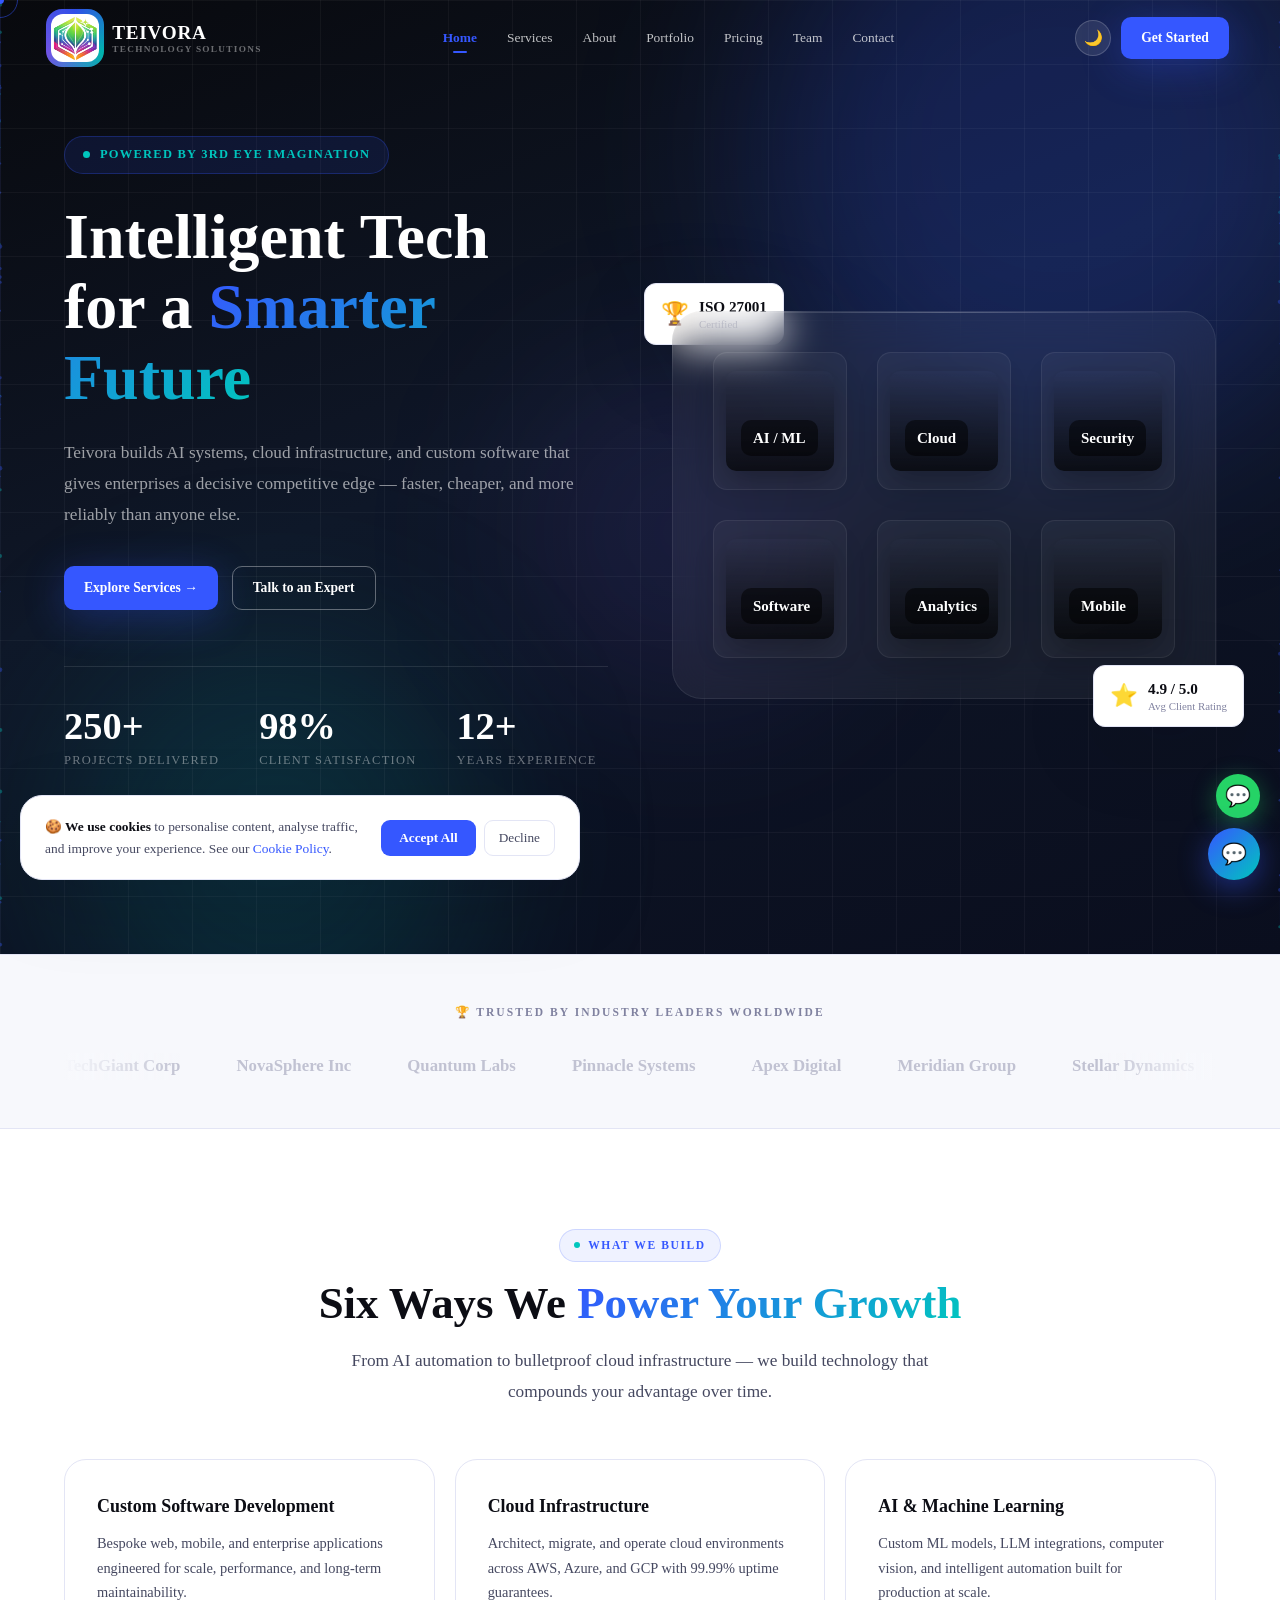
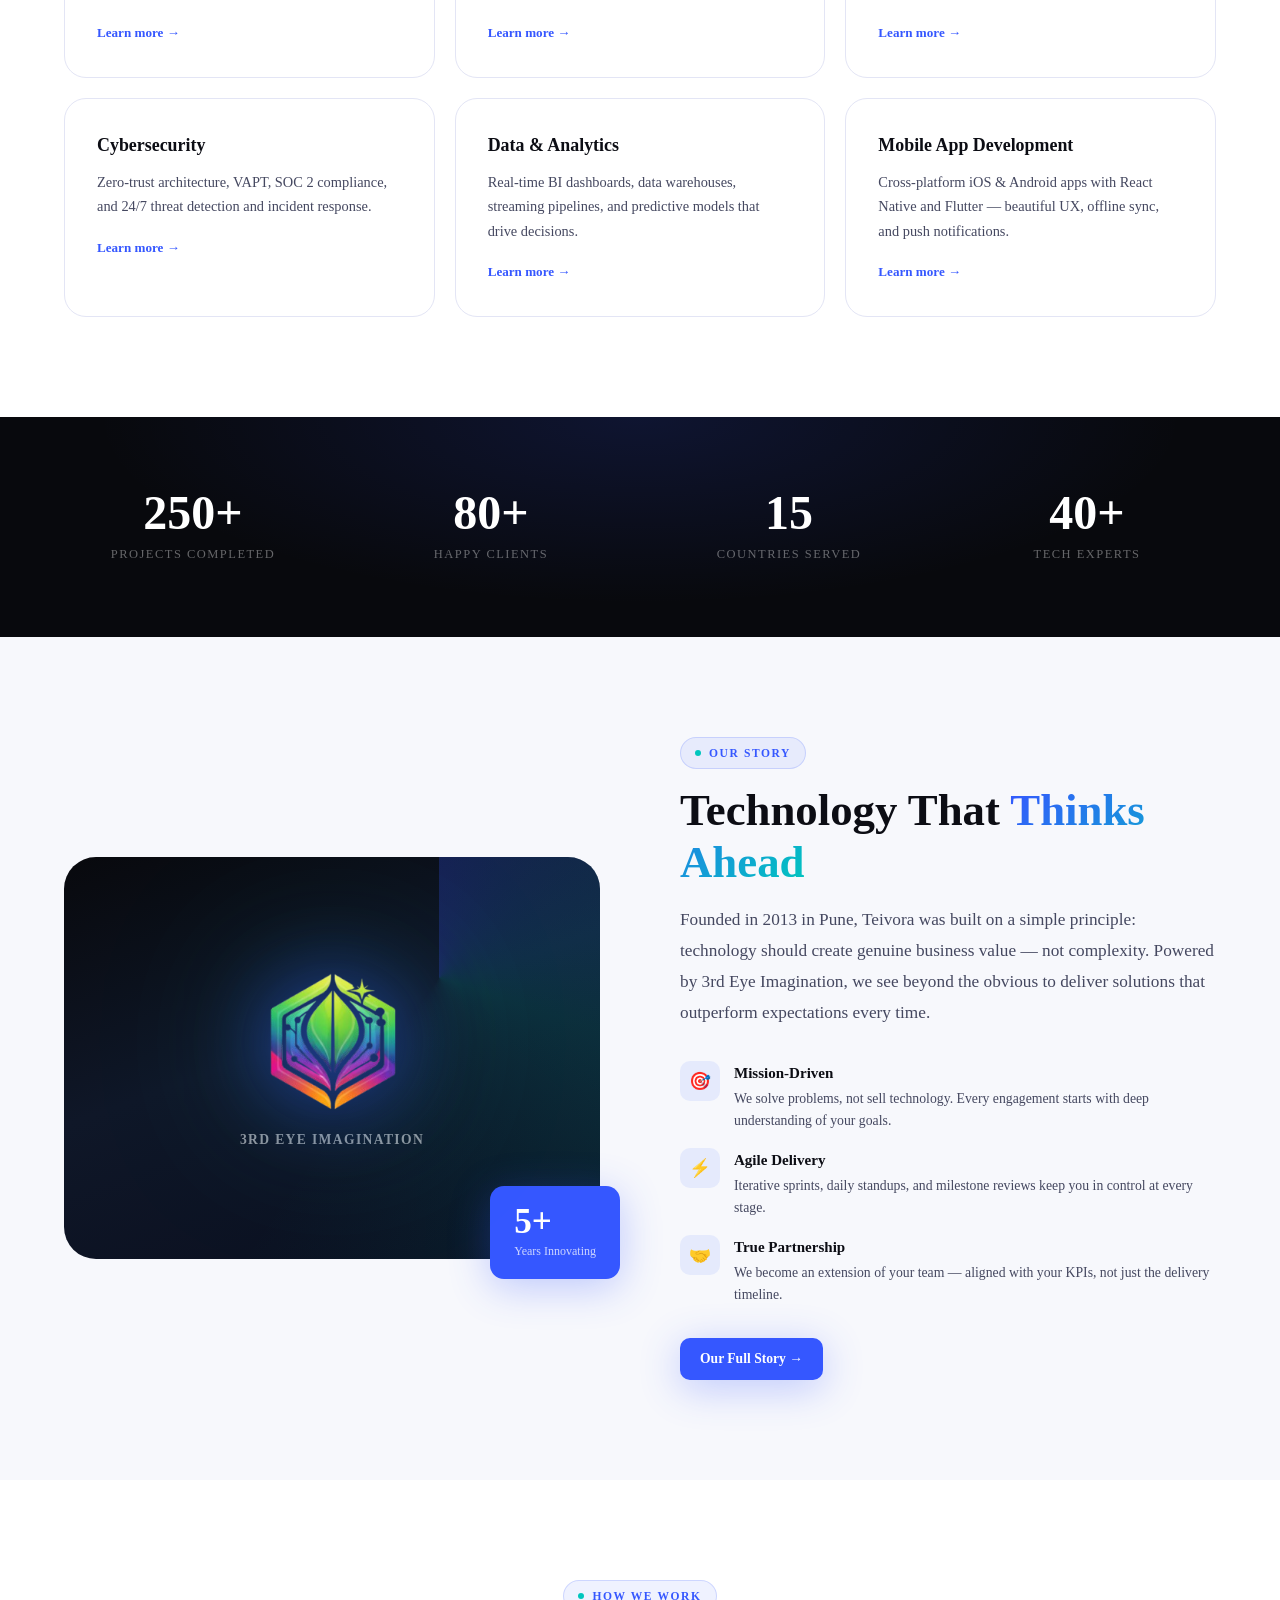
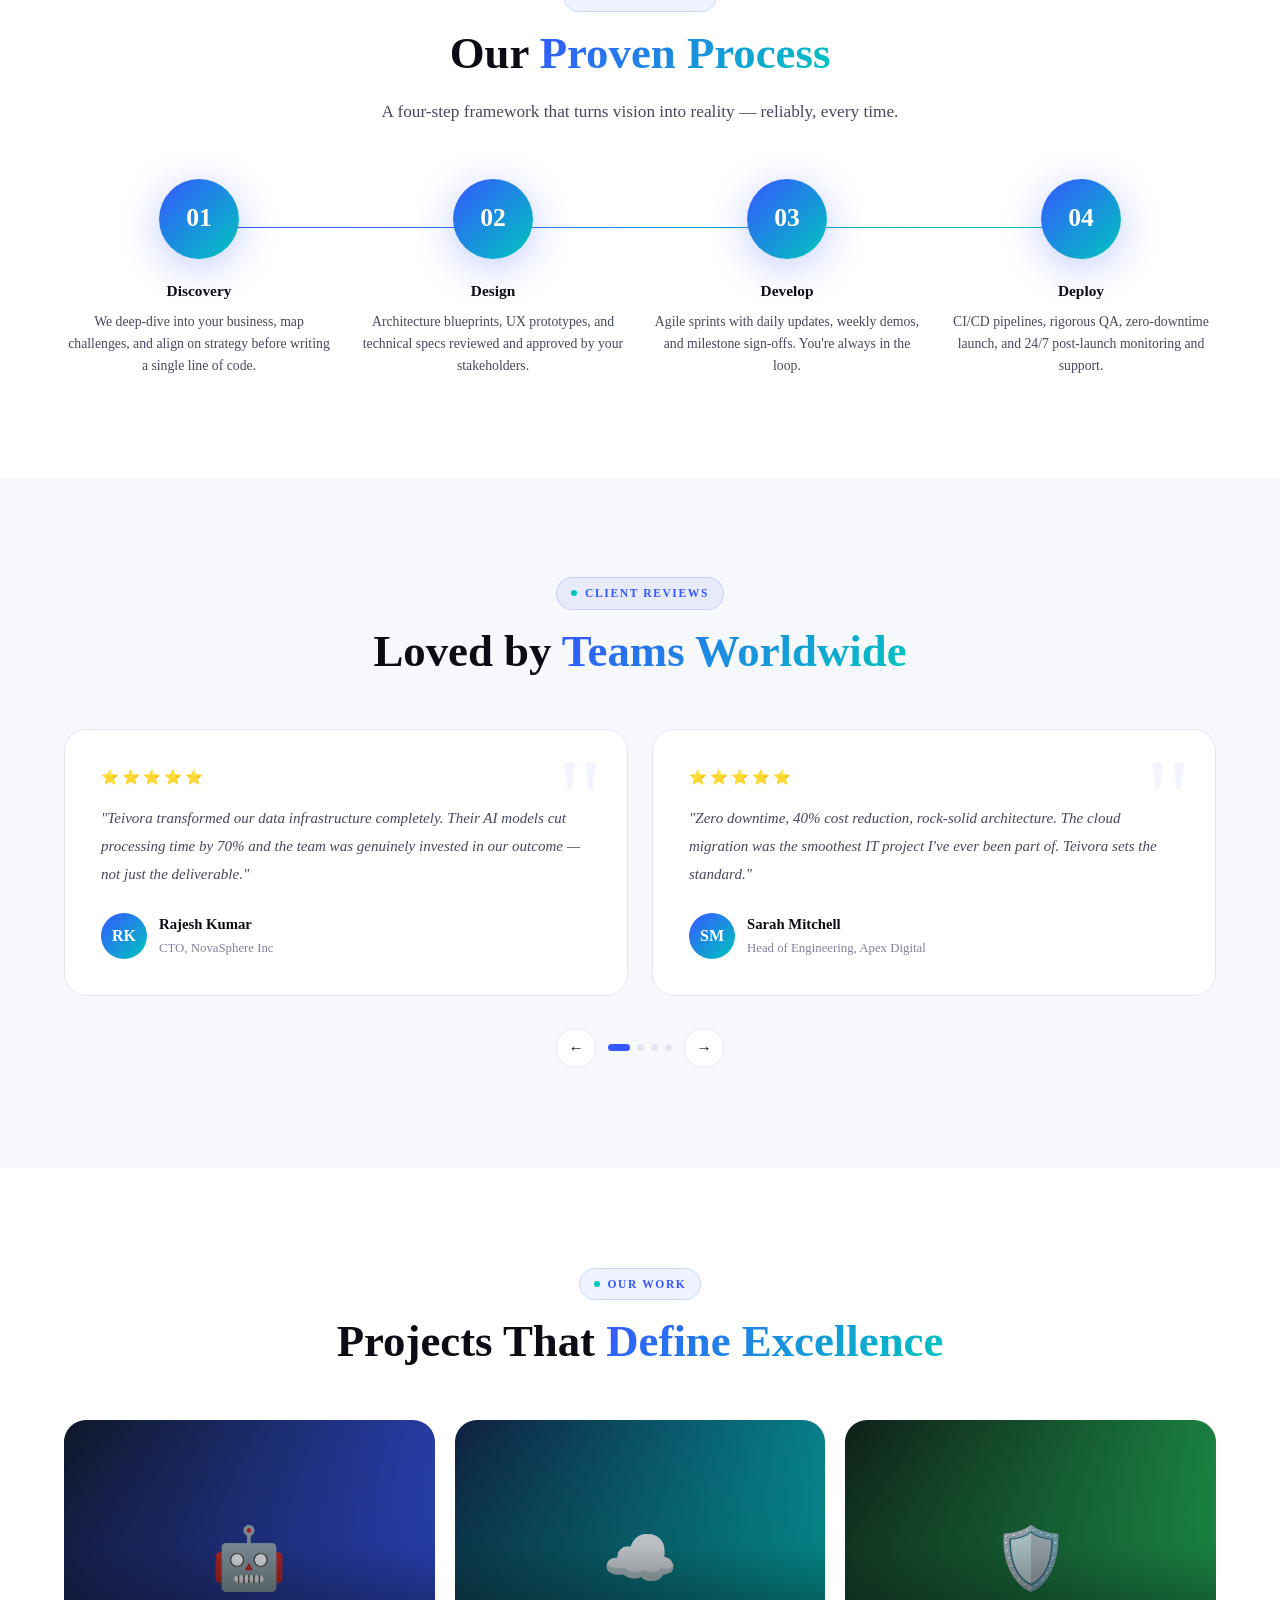
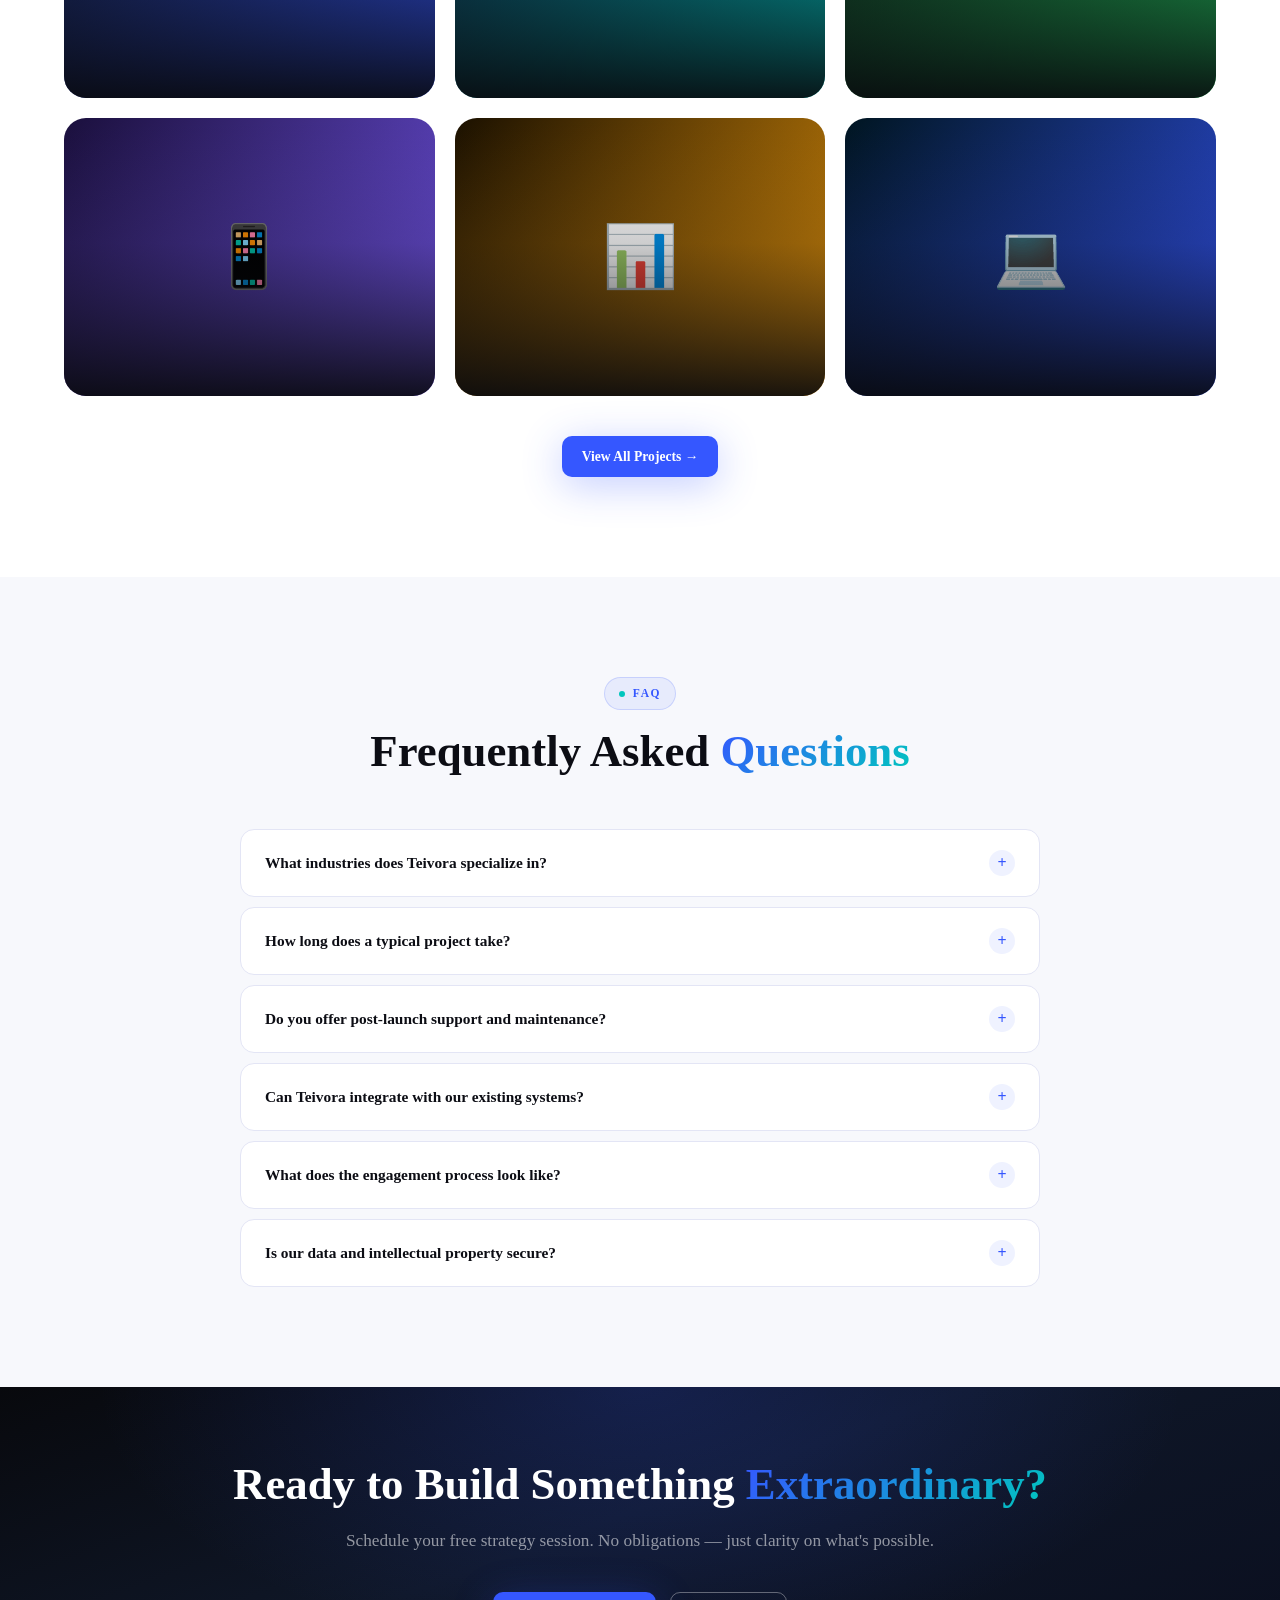
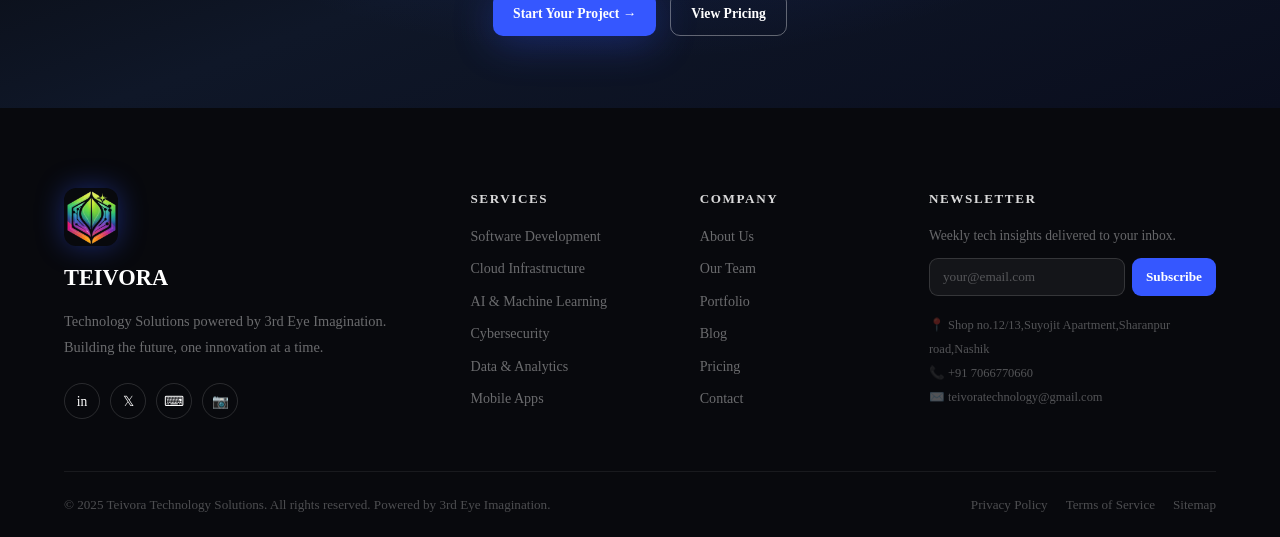
==== index.html @ 47b6b74a "Initial commit" ====
<!DOCTYPE html>
<html lang="en" data-theme="light">
<head>
<meta charset="UTF-8">
<meta name="viewport" content="width=device-width,initial-scale=1">
<title>Teivora Technology Solutions — AI · Cloud · Software · Cybersecurity</title>
<meta name="description" content="Teivora Technology Solutions — Powered by 3rd Eye Imagination. AI, Cloud, Cybersecurity and Custom Software Development from Pune, India.">
<meta name="keywords" content="technology solutions, AI, machine learning, cloud, cybersecurity, software development, Pune, India, Teivora">
<meta property="og:title" content="Teivora Technology Solutions">
<meta property="og:description" content="AI-powered technology solutions for modern enterprises.">
<meta property="og:image" content="images/logo.png">
<meta property="og:type" content="website">
<link rel="icon" type="image/x-icon" href="images/logo.ico">
<link rel="shortcut icon" href="images/logo.ico">
<link rel="apple-touch-icon" href="images/logo.ico">
<link rel="icon" href="images/logo.png">
<link rel="stylesheet" href="css/style.css">
</head>
<body>

<!-- SPLASH -->
<div id="splash">
  <div class="sp-logo-ring">
    <div class="sp-ring sp-ring-1"></div>
    <div class="sp-ring sp-ring-2"></div>
    <img src="images/logo.png" alt="Teivora" class="sp-logo-img" loading="eager">
  </div>
  <div class="sp-name">TEIVORA</div>
  <div class="sp-tagline">Technology Solutions</div>
  <div class="sp-bar"><div class="sp-fill"></div></div>
</div>

<!-- SCROLL BAR -->
<div id="scroll-progress"></div>

<!-- CURSORS -->
<div id="cursor-dot"></div>
<div id="cursor-ring"></div>

<!-- NAVBAR -->
<nav class="navbar" id="navbar">
  <a href="index.html" class="nav-logo">
    <div class="logo-img-wrap">
      <img src="images/logo.png" alt="Teivora" loading="lazy">
    </div>
    <div class="logo-text">
      <span class="logo-name">TEIVORA</span>
      <span class="logo-sub">Technology Solutions</span>
    </div>
  </a>
  <div class="nav-links">
    <a href="index.html" class="active">Home</a>
    <a href="pages/services.html">Services</a>
    <a href="pages/about.html">About</a>
    <a href="pages/portfolio.html">Portfolio</a>
    
    <a href="pages/pricing.html">Pricing</a>
    <a href="pages/team.html">Team</a>
    <a href="pages/contact.html">Contact</a>
  </div>
  <div class="nav-actions">
    <button class="btn-theme" title="Toggle theme">🌙</button>
    <a href="pages/contact.html" class="btn btn-primary">Get Started</a>
  </div>
  <button class="hamburger" aria-label="Menu"><span></span><span></span><span></span></button>
</nav>

<!-- MOBILE NAV -->
<nav class="mobile-nav" id="mobile-nav">
  <a href="index.html">Home</a>
  <a href="pages/services.html">Services</a>
  <a href="pages/about.html">About</a>
  <a href="pages/portfolio.html">Portfolio</a>
  
  <a href="pages/pricing.html">Pricing</a>
  <a href="pages/team.html">Team</a>
  <a href="pages/contact.html">Contact</a>
  <div class="mobile-nav-foot">
    <button class="btn-theme">🌙</button>
    <a href="pages/contact.html" class="mobile-nav-cta">Get Started →</a>
  </div>
</nav>

<!-- ═══ HERO ═══ -->
<section class="hero">
  <canvas id="hero-canvas" style="position:absolute;inset:0;width:100%;height:100%"></canvas>
  <div class="hero-mesh">
    <div class="hero-orb orb1"></div>
    <div class="hero-orb orb2"></div>
    <div class="hero-orb orb3"></div>
  </div>
  <div class="hero-grid-overlay"></div>
  <div class="wrap">
    <div class="hero-inner">
      <div class="hero-left">
        <div class="hero-eyebrow"><span class="dot"></span><span>Powered by 3rd Eye Imagination</span></div>
        <h1 class="title" style="color:#fff;margin-bottom:24px">
          Intelligent Tech<br>for a <span class="gr">Smarter Future</span>
        </h1>
        <p class="lead" style="color:rgba(255,255,255,.6);margin-bottom:36px">
          Teivora builds AI systems, cloud infrastructure, and custom software that gives enterprises a decisive competitive edge — faster, cheaper, and more reliably than anyone else.
        </p>
        <div class="hero-btns">
          <a href="pages/services.html" class="btn btn-primary">Explore Services →</a>
          <a href="pages/contact.html" class="btn btn-outline">Talk to an Expert</a>
        </div>
        <div class="hero-stats">
          <div class="hero-stat"><div class="n"><span data-count="250" data-suffix="+">0+</span></div><div class="l">Projects Delivered</div></div>
          <div class="hero-stat"><div class="n"><span data-count="98" data-suffix="%">0%</span></div><div class="l">Client Satisfaction</div></div>
          <div class="hero-stat"><div class="n"><span data-count="12" data-suffix="+">0+</span></div><div class="l">Years Experience</div></div>
          <div class="hero-stat"><div class="n"><span data-count="40" data-suffix="+">0+</span></div><div class="l">Tech Experts</div></div>
        </div>
      </div>
      <div class="hero-visual">
        <div class="float-badge top-left" style="animation-delay:.5s">
          <div class="fb-icon">🏆</div>
          <div class="fb-text"><div class="fb-val">ISO 27001</div><div class="fb-lbl">Certified</div></div>
        </div>
       <div class="hero-card-main">
  <div class="svc-grid">

    <div class="svc-tile"><div class="image-card" style="background-image:url('https://images.unsplash.com/photo-1677442135703-1787eea5ce01?w=400')"><span>AI / ML</span></div></div>

    <div class="svc-tile"><div class="image-card" style="background-image:url('https://images.unsplash.com/photo-1544197150-b99a580bb7a8?w=400')"><span>Cloud</span></div></div>

    <div class="svc-tile"><div class="image-card" style="background-image:url('https://images.unsplash.com/photo-1614064641938-3bbee52942c7?w=400')"><span>Security</span></div></div>

    <div class="svc-tile"><div class="image-card" style="background-image:url('https://images.unsplash.com/photo-1555066931-4365d14bab8c?w=400')"><span>Software</span></div></div>

    <div class="svc-tile"><div class="image-card" style="background-image:url('https://images.unsplash.com/photo-1551288049-bebda4e38f71?w=400')"><span>Analytics</span></div></div>

    <div class="svc-tile"><div class="image-card" style="background-image:url('https://images.unsplash.com/photo-1512941937669-90a1b58e7e9c?w=400')"><span>Mobile</span></div></div>

  </div>
</div>
        <div class="float-badge bot-right">
          <div class="fb-icon">⭐</div>
          <div class="fb-text"><div class="fb-val">4.9 / 5.0</div><div class="fb-lbl">Avg Client Rating</div></div>
        </div>
      </div>
    </div>
  </div>
</section>

<!-- TRUSTED STRIP -->
<section class="strip">
  <div class="wrap">
    <p class="strip-label">🏆 Trusted by Industry Leaders Worldwide</p>
    <div class="strip-track-wrap">
      <div class="strip-track">
        <div class="strip-item">TechGiant Corp</div><div class="strip-item">NovaSphere Inc</div>
        <div class="strip-item">Quantum Labs</div><div class="strip-item">Pinnacle Systems</div>
        <div class="strip-item">Apex Digital</div><div class="strip-item">Meridian Group</div>
        <div class="strip-item">Stellar Dynamics</div><div class="strip-item">CoreBridge Tech</div>
        <div class="strip-item">FusionWave</div><div class="strip-item">BlueSky Ventures</div>
        <div class="strip-item">TechGiant Corp</div><div class="strip-item">NovaSphere Inc</div>
        <div class="strip-item">Quantum Labs</div><div class="strip-item">Pinnacle Systems</div>
        <div class="strip-item">Apex Digital</div><div class="strip-item">Meridian Group</div>
        <div class="strip-item">Stellar Dynamics</div><div class="strip-item">CoreBridge Tech</div>
        <div class="strip-item">FusionWave</div><div class="strip-item">BlueSky Ventures</div>
      </div>
    </div>
  </div>
</section>

<!-- SERVICES -->
<section class="section" id="services">
  <div class="wrap">
    <div class="tc rv">
      <div class="badge"><span class="badge-dot"></span>What We Build</div>
      <h2 class="title">Six Ways We <span class="gr">Power Your Growth</span></h2>
      <p class="lead" style="margin-top:16px">From AI automation to bulletproof cloud infrastructure — we build technology that compounds your advantage over time.</p>
    </div>
    <div class="svc-grid-main">
      <div class="svc-card rv" style="transition-delay:.05s">
        <div class="svc-bg-img" style="background-image:url('https://images.unsplash.com/photo-1555066931-4365d14bab8c?w=600&q=80')"></div>
      
        <h3>Custom Software Development</h3>
        <p>Bespoke web, mobile, and enterprise applications engineered for scale, performance, and long-term maintainability.</p>
        <a href="pages/services.html" class="svc-link">Learn more →</a>
      </div>
      <div class="svc-card rv" style="transition-delay:.1s">
        <div class="svc-bg-img" style="background-image:url('https://images.unsplash.com/photo-1544197150-b99a580bb7a8?w=600&q=80')"></div>
        
        <h3>Cloud Infrastructure</h3>
        <p>Architect, migrate, and operate cloud environments across AWS, Azure, and GCP with 99.99% uptime guarantees.</p>
        <a href="pages/services.html" class="svc-link">Learn more →</a>
      </div>
      <div class="svc-card rv" style="transition-delay:.15s">
        <div class="svc-bg-img" style="background-image:url('https://images.unsplash.com/photo-1677442135703-1787eea5ce01?w=600&q=80')"></div>
        
        <h3>AI &amp; Machine Learning</h3>
        <p>Custom ML models, LLM integrations, computer vision, and intelligent automation built for production at scale.</p>
        <a href="pages/services.html" class="svc-link">Learn more →</a>
      </div>
      <div class="svc-card rv" style="transition-delay:.2s">
        <div class="svc-bg-img" style="background-image:url('https://images.unsplash.com/photo-1614064641938-3bbee52942c7?w=600&q=80')"></div>
        
        <h3>Cybersecurity</h3>
        <p>Zero-trust architecture, VAPT, SOC 2 compliance, and 24/7 threat detection and incident response.</p>
        <a href="pages/services.html" class="svc-link">Learn more →</a>
      </div>
      <div class="svc-card rv" style="transition-delay:.25s">
        <div class="svc-bg-img" style="background-image:url('https://images.unsplash.com/photo-1551288049-bebda4e38f71?w=600&q=80')"></div>
        
        <h3>Data &amp; Analytics</h3>
        <p>Real-time BI dashboards, data warehouses, streaming pipelines, and predictive models that drive decisions.</p>
        <a href="pages/services.html" class="svc-link">Learn more →</a>
      </div>
      <div class="svc-card rv" style="transition-delay:.3s">
        <div class="svc-bg-img" style="background-image:url('https://images.unsplash.com/photo-1512941937669-90a1b58e7e9c?w=600&q=80')"></div>
        
        <h3>Mobile App Development</h3>
        <p>Cross-platform iOS &amp; Android apps with React Native and Flutter — beautiful UX, offline sync, and push notifications.</p>
        <a href="pages/services.html" class="svc-link">Learn more →</a>
      </div>
    </div>
  </div>
</section>

<!-- NUMBERS -->
<div class="numbers">
  <div class="wrap">
    <div class="numbers-grid">
      <div class="num-item rv"><div class="num-val"><span data-count="250" data-suffix="+">0+</span></div><div class="num-lbl">Projects Completed</div></div>
      <div class="num-item rv" style="transition-delay:.1s"><div class="num-val"><span data-count="80" data-suffix="+">0+</span></div><div class="num-lbl">Happy Clients</div></div>
      <div class="num-item rv" style="transition-delay:.2s"><div class="num-val"><span data-count="15" data-suffix="">0</span></div><div class="num-lbl">Countries Served</div></div>
      <div class="num-item rv" style="transition-delay:.3s"><div class="num-val"><span data-count="40" data-suffix="+">0+</span></div><div class="num-lbl">Tech Experts</div></div>
    </div>
  </div>
</div>

<!-- ABOUT -->
<section class="section" id="about" style="background:var(--c-bg2)">
  <div class="wrap">
    <div class="about-grid">
      <div class="about-visual rv-l">
        <div class="about-main-card">
          <div class="about-logo-glow">
            <img src="images/logo.png" alt="Teivora" loading="lazy">
            <div style="color:rgba(255,255,255,.55);font-size:.85rem;margin-top:14px;font-weight:600;letter-spacing:.1em;text-transform:uppercase">3rd Eye Imagination</div>
          </div>
        </div>
        <div class="about-badge-card"><div class="nb">5+</div><div class="nl">Years Innovating</div></div>
      </div>
      <div class="rv-r">
        <div class="badge"><span class="badge-dot"></span>Our Story</div>
        <h2 class="title">Technology That <span class="gr">Thinks Ahead</span></h2>
        <p class="lead" style="margin-top:16px">Founded in 2013 in Pune, Teivora was built on a simple principle: technology should create genuine business value — not complexity. Powered by 3rd Eye Imagination, we see beyond the obvious to deliver solutions that outperform expectations every time.</p>
        <div class="about-feats">
          <div class="about-feat"><div class="feat-dot">🎯</div><div><h4>Mission-Driven</h4><p>We solve problems, not sell technology. Every engagement starts with deep understanding of your goals.</p></div></div>
          <div class="about-feat"><div class="feat-dot">⚡</div><div><h4>Agile Delivery</h4><p>Iterative sprints, daily standups, and milestone reviews keep you in control at every stage.</p></div></div>
          <div class="about-feat"><div class="feat-dot">🤝</div><div><h4>True Partnership</h4><p>We become an extension of your team — aligned with your KPIs, not just the delivery timeline.</p></div></div>
        </div>
        <a href="pages/about.html" class="btn btn-primary" style="margin-top:32px">Our Full Story →</a>
      </div>
    </div>
  </div>
</section>

<!-- PROCESS -->
<section class="section">
  <div class="wrap">
    <div class="tc rv">
      <div class="badge"><span class="badge-dot"></span>How We Work</div>
      <h2 class="title">Our <span class="gr">Proven Process</span></h2>
      <p class="lead" style="margin-top:16px">A four-step framework that turns vision into reality — reliably, every time.</p>
    </div>
    <div class="process-grid">
      <div class="proc-card rv" style="transition-delay:.05s"><div class="proc-num">01</div><h4>Discovery</h4><p>We deep-dive into your business, map challenges, and align on strategy before writing a single line of code.</p></div>
      <div class="proc-card rv" style="transition-delay:.1s"><div class="proc-num">02</div><h4>Design</h4><p>Architecture blueprints, UX prototypes, and technical specs reviewed and approved by your stakeholders.</p></div>
      <div class="proc-card rv" style="transition-delay:.15s"><div class="proc-num">03</div><h4>Develop</h4><p>Agile sprints with daily updates, weekly demos, and milestone sign-offs. You're always in the loop.</p></div>
      <div class="proc-card rv" style="transition-delay:.2s"><div class="proc-num">04</div><h4>Deploy</h4><p>CI/CD pipelines, rigorous QA, zero-downtime launch, and 24/7 post-launch monitoring and support.</p></div>
    </div>
  </div>
</section>

<!-- TESTIMONIALS -->
<section class="section" style="background:var(--c-bg2)">
  <div class="wrap">
    <div class="tc rv">
      <div class="badge"><span class="badge-dot"></span>Client Reviews</div>
      <h2 class="title">Loved by <span class="gr">Teams Worldwide</span></h2>
    </div>
    <div class="testi-wrap rv">
      <div class="testi-track">
        <div class="testi-card">
          <div class="stars"><span>⭐</span><span>⭐</span><span>⭐</span><span>⭐</span><span>⭐</span></div>
          <p class="testi-text">"Teivora transformed our data infrastructure completely. Their AI models cut processing time by 70% and the team was genuinely invested in our outcome — not just the deliverable."</p>
          <div class="testi-author"><div class="testi-av">RK</div><div><div class="testi-name">Rajesh Kumar</div><div class="testi-role">CTO, NovaSphere Inc</div></div></div>
        </div>
        <div class="testi-card">
          <div class="stars"><span>⭐</span><span>⭐</span><span>⭐</span><span>⭐</span><span>⭐</span></div>
          <p class="testi-text">"Zero downtime, 40% cost reduction, rock-solid architecture. The cloud migration was the smoothest IT project I've ever been part of. Teivora sets the standard."</p>
          <div class="testi-author"><div class="testi-av">SM</div><div><div class="testi-name">Sarah Mitchell</div><div class="testi-role">Head of Engineering, Apex Digital</div></div></div>
        </div>
        <div class="testi-card">
          <div class="stars"><span>⭐</span><span>⭐</span><span>⭐</span><span>⭐</span><span>⭐</span></div>
          <p class="testi-text">"Our FinTech app launched on time, on budget, and users love it. 2M downloads in 6 months. Teivora's design and engineering quality is genuinely exceptional."</p>
          <div class="testi-author"><div class="testi-av">AP</div><div><div class="testi-name">Anika Patel</div><div class="testi-role">Product Director, Meridian Group</div></div></div>
        </div>
        <div class="testi-card">
          <div class="stars"><span>⭐</span><span>⭐</span><span>⭐</span><span>⭐</span><span>⭐</span></div>
          <p class="testi-text">"28 critical vulnerabilities found and fixed in 3 weeks. Teivora's security team is thorough, fast, and explains every finding in plain English. A rare combination."</p>
          <div class="testi-author"><div class="testi-av">JL</div><div><div class="testi-name">James Liu</div><div class="testi-role">CISO, Quantum Labs</div></div></div>
        </div>
        <div class="testi-card">
          <div class="stars"><span>⭐</span><span>⭐</span><span>⭐</span><span>⭐</span><span>⭐</span></div>
          <p class="testi-text">"The real-time BI dashboard they built was a game changer. We grew revenue by 35% in Q1 simply because we could finally make data-driven decisions with confidence."</p>
          <div class="testi-author"><div class="testi-av">FL</div><div><div class="testi-name">Fatima Lobo</div><div class="testi-role">CEO, CoreBridge Tech</div></div></div>
        </div>
      </div>
    </div>
    <div class="carousel-nav">
      <button class="c-btn c-prev">←</button>
      <div class="c-dots"><div class="c-dot on"></div><div class="c-dot"></div><div class="c-dot"></div><div class="c-dot"></div></div>
      <button class="c-btn c-next">→</button>
    </div>
  </div>
</section>

<!-- PORTFOLIO -->
<section class="section" id="portfolio">
  <div class="wrap">
    <div class="tc rv">
      <div class="badge"><span class="badge-dot"></span>Our Work</div>
      <h2 class="title">Projects That <span class="gr">Define Excellence</span></h2>
    </div>
    <div class="port-grid">
      <div class="port-card rv"><div class="port-bg" style="background:linear-gradient(135deg,#0f1728,#3557ff)"></div><div class="port-icon">🤖</div><div class="port-overlay"></div><div class="port-info"><span class="port-tag">AI / ML</span><h3>Predictive Analytics Platform</h3></div></div>
      <div class="port-card rv" style="transition-delay:.08s"><div class="port-bg" style="background:linear-gradient(135deg,#0f2040,#00c6be)"></div><div class="port-icon">☁️</div><div class="port-overlay"></div><div class="port-info"><span class="port-tag">Cloud</span><h3>Multi-Cloud Migration</h3></div></div>
      <div class="port-card rv" style="transition-delay:.16s"><div class="port-bg" style="background:linear-gradient(135deg,#0f1f18,#22c55e)"></div><div class="port-icon">🛡️</div><div class="port-overlay"></div><div class="port-info"><span class="port-tag">Security</span><h3>Zero-Trust Architecture</h3></div></div>
      <div class="port-card rv" style="transition-delay:.24s"><div class="port-bg" style="background:linear-gradient(135deg,#1a0f3c,#7c5cfc)"></div><div class="port-icon">📱</div><div class="port-overlay"></div><div class="port-info"><span class="port-tag">Mobile</span><h3>FinTech Super App</h3></div></div>
      <div class="port-card rv" style="transition-delay:.32s"><div class="port-bg" style="background:linear-gradient(135deg,#1a1000,#f59e0b)"></div><div class="port-icon">📊</div><div class="port-overlay"></div><div class="port-info"><span class="port-tag">Analytics</span><h3>Real-Time BI Dashboard</h3></div></div>
      <div class="port-card rv" style="transition-delay:.4s"><div class="port-bg" style="background:linear-gradient(135deg,#001520,#3557ff)"></div><div class="port-icon">💻</div><div class="port-overlay"></div><div class="port-info"><span class="port-tag">Software</span><h3>Enterprise ERP Suite</h3></div></div>
    </div>
    <div class="tc" style="margin-top:40px"><a href="pages/portfolio.html" class="btn btn-primary">View All Projects →</a></div>
  </div>
</section>

<!-- FAQ -->
<section class="section" style="background:var(--c-bg2)">
  <div class="wrap">
    <div class="tc rv">
      <div class="badge"><span class="badge-dot"></span>FAQ</div>
      <h2 class="title">Frequently Asked <span class="gr">Questions</span></h2>
    </div>
    <div class="faq-list">
      <div class="faq-item rv"><button class="faq-q">What industries does Teivora specialize in?<span class="faq-ic">+</span></button><div class="faq-body"><p class="faq-text">We serve FinTech, HealthTech, E-Commerce, Manufacturing, Education, and Government sectors across India and 15 other countries. Our teams have deep domain expertise to meet sector-specific compliance requirements.</p></div></div>
      <div class="faq-item rv"><button class="faq-q">How long does a typical project take?<span class="faq-ic">+</span></button><div class="faq-body"><p class="faq-text">A typical MVP takes 6–12 weeks. Enterprise-scale digital transformations span 3–12 months. We provide detailed roadmaps with clear milestones after the discovery sprint so you always know exactly where things stand.</p></div></div>
      <div class="faq-item rv"><button class="faq-q">Do you offer post-launch support and maintenance?<span class="faq-ic">+</span></button><div class="faq-body"><p class="faq-text">Yes — all projects include a dedicated support period. We offer Starter (48hr SLA), Professional (4hr SLA), and Enterprise (1hr SLA) support tiers with proactive monitoring and regular performance reviews.</p></div></div>
      <div class="faq-item rv"><button class="faq-q">Can Teivora integrate with our existing systems?<span class="faq-ic">+</span></button><div class="faq-body"><p class="faq-text">Integration is a core strength. We've built connectors for SAP, Salesforce, HubSpot, AWS, Azure, Stripe, and hundreds of custom legacy systems. We follow API-first design principles for maximum interoperability.</p></div></div>
      <div class="faq-item rv"><button class="faq-q">What does the engagement process look like?<span class="faq-ic">+</span></button><div class="faq-body"><p class="faq-text">We begin with a free 30-minute discovery call, then propose a tailored solution with timeline and investment. After agreement we kick off a formal discovery sprint, then move to design, development, QA, and launch.</p></div></div>
      <div class="faq-item rv"><button class="faq-q">Is our data and intellectual property secure?<span class="faq-ic">+</span></button><div class="faq-body"><p class="faq-text">Security is non-negotiable. All engagements are covered by strict NDAs. We use encrypted channels, role-based access, and SOC 2-aligned practices. All IP developed for your project belongs exclusively to you.</p></div></div>
    </div>
  </div>
</section>

<!-- CTA BANNER -->
<section style="background:var(--grd-hero);padding:72px 0;position:relative;overflow:hidden;text-align:center">
  <div style="position:absolute;inset:0;background:radial-gradient(ellipse at 50% 0%,rgba(53,87,255,.2),transparent 60%)"></div>
  <div class="wrap rv" style="position:relative;z-index:1">
    <h2 class="title" style="color:#fff;margin-bottom:14px">Ready to Build Something <span class="gr">Extraordinary?</span></h2>
    <p class="lead" style="color:rgba(255,255,255,.55);margin:0 auto 36px">Schedule your free strategy session. No obligations — just clarity on what's possible.</p>
    <div style="display:flex;gap:14px;justify-content:center;flex-wrap:wrap">
      <a href="pages/contact.html" class="btn btn-primary">Start Your Project →</a>
      <a href="pages/pricing.html" class="btn btn-outline">View Pricing</a>
    </div>
  </div>
</section>

<!-- FOOTER -->
<footer>
  <div class="wrap">
    <div class="foot-grid">
     <div class="foot-brand">
    <img src="images/logo.png" alt="Teivora" style="width:54px;border-radius:12px;margin-bottom:14px;box-shadow:0 0 28px rgba(53,87,255,.4)" loading="lazy">

    <h3>TEIVORA</h3>

    <p>Technology Solutions powered by 3rd Eye Imagination. Building the future, one innovation at a time.</p>

    <div class="foot-soc">
        <a href="https://www.linkedin.com/in/teivora-technology-624a3b401/" target="_blank" class="fsoc" aria-label="LinkedIn">in</a>

        <a href="https://x.com/teivora75224" target="_blank" class="fsoc" aria-label="Twitter">𝕏</a>

        <a href="https://github.com/yourprofile" target="_blank" class="fsoc" aria-label="GitHub">⌨</a>

        <a href="https://instagram.com/yourprofile" target="_blank" class="fsoc" aria-label="Instagram">📷</a>
    </div>
</div>
      <div class="foot-col">
        <h4>Services</h4>
        <div class="foot-links">
          <a href="pages/services.html">Software Development</a>
          <a href="pages/services.html">Cloud Infrastructure</a>
          <a href="pages/services.html">AI &amp; Machine Learning</a>
          <a href="pages/services.html">Cybersecurity</a>
          <a href="pages/services.html">Data &amp; Analytics</a>
          <a href="pages/services.html">Mobile Apps</a>
        </div>
      </div>
      <div class="foot-col">
        <h4>Company</h4>
        <div class="foot-links">
          <a href="pages/about.html">About Us</a>
          <a href="pages/team.html">Our Team</a>
          <a href="pages/portfolio.html">Portfolio</a>
          <a href="pages/blog.html">Blog</a>
          <a href="pages/pricing.html">Pricing</a>
          <a href="pages/contact.html">Contact</a>
        </div>
      </div>
      <div class="foot-col">
        <h4>Newsletter</h4>
        <p style="color:rgba(255,255,255,.38);font-size:.85rem;margin-bottom:4px">Weekly tech insights delivered to your inbox.</p>
        <form class="nl-form" onsubmit="this.querySelector('.nl-btn').textContent='✓ Done!';this.querySelector('.nl-in').value='';event.preventDefault()">
          <input type="email" class="nl-in" placeholder="your@email.com" required>
          <button type="submit" class="nl-btn">Subscribe</button>
        </form>
        <div style="margin-top:18px;color:rgba(255,255,255,.3);font-size:.78rem;line-height:1.9">
          📍 Shop no.12/13,Suyojit Apartment,Sharanpur road,Nashik<br>
          📞 +91 7066770660<br>
          ✉️ teivoratechnology@gmail.com
        </div>
      </div>
    </div>
  </div>
  <div class="wrap">
    <div class="foot-bottom">
      <p>© 2025 Teivora Technology Solutions. All rights reserved. Powered by 3rd Eye Imagination.</p>
      <div class="foot-bottom-links">
        <a href="#">Privacy Policy</a>
        <a href="#">Terms of Service</a>
        <a href="#">Sitemap</a>
      </div>
    </div>
  </div>
</footer>

<!-- BACK TO TOP -->
<button id="btt" aria-label="Back to top">↑</button>

<!-- WHATSAPP -->
<a id="wa-btn" href="https://wa.me/917076770660?text=Hi%20Teivora%2C%20I%27d%20like%20to%20discuss%20a%20project" target="_blank" rel="noopener" aria-label="WhatsApp">💬</a>

<!-- CHAT -->
<div id="chat-widget">
  <div class="chat-box">
    <div class="chat-head">
      <div class="chat-av">🤖</div>
      <div class="chat-head-info">
        <h4>Teivora Support</h4>
        <p class="chat-online">Online now</p>
      </div>
    </div>
    <div class="chat-msgs">
      <div class="cmsg bot">👋 Hi! Welcome to Teivora. How can I help you today?</div>
    </div>
    <div class="chat-row">
      <input type="text" class="chat-in" placeholder="Type a message…">
      <button class="chat-send">➤</button>
    </div>
  </div>
  <button class="chat-btn-wrap" aria-label="Open chat">💬</button>
</div>

<!-- COOKIE -->
<div id="cookie" class="hide">
  <div class="ck-text"><strong>🍪 We use cookies</strong> to personalise content, analyse traffic, and improve your experience. See our <a href="#" style="color:var(--c-blue)">Cookie Policy</a>.</div>
  <div class="ck-btns">
    <button class="ck-ok">Accept All</button>
    <button class="ck-no">Decline</button>
  </div>
</div>

<script src="js/main.js"></script>
</body>
</html>
---- css/style.css ----
/* ================================================================
   TEIVORA TECHNOLOGY SOLUTIONS — PREMIUM v3.0
   Inspired by Nethority.com aesthetic
   ================================================================ */



/* ── TOKENS ── */
:root {
  --c-bg:        #ffffff;
  --c-bg2:       #f7f8fc;
  --c-bg3:       #eef0f8;
  --c-dark:      #08090d;
  --c-dark2:     #0e1017;
  --c-dark3:     #161924;
  --c-navy:      #0f1728;
  --c-blue:      #3557ff;
  --c-blue2:     #5b77ff;
  --c-teal:      #00c6be;
  --c-purple:    #7c5cfc;
  --c-green:     #22c55e;
  --c-amber:     #f59e0b;
  --c-text:      #0c0d14;
  --c-text2:     #454860;
  --c-text3:     #8082a0;
  --c-border:    #e3e5f5;
  --c-border2:   #d0d3ee;
  --c-card:      #ffffff;
  --c-white:     #ffffff;

  /* Dark mode overrides */
  --c-bg-d:      #07080f;
  --c-bg2-d:     #0d0e1a;
  --c-bg3-d:     #13142a;
  --c-text-d:    #eeeef5;
  --c-text2-d:   #9294b4;
  --c-border-d:  #1e2035;
  --c-card-d:    #0f1020;

  --f-sans:    'Times New Roman', Times, serif;
  --f-display: 'Times New Roman', Times, serif;
  --nav-h:     76px;
  --radius:    14px;
  --radius-lg: 22px;
  --radius-xl: 32px;
  --ease:      cubic-bezier(.4,0,.2,1);
  --ease-out:  cubic-bezier(.0,0,.2,1);
  --spring:    cubic-bezier(.34,1.56,.64,1);

  --grd-blue:   linear-gradient(135deg, #3557ff 0%, #5b77ff 100%);
  --grd-hero:   linear-gradient(160deg, #08090d 0%, #0f1728 45%, #0a0e1e 100%);
  --grd-glass:  linear-gradient(135deg, rgba(255,255,255,.06) 0%, rgba(255,255,255,.01) 100%);
  --grd-accent: linear-gradient(135deg, #3557ff 0%, #00c6be 100%);

  --sh-blue:    0 8px 40px rgba(53,87,255,.3);
  --sh-lg:      0 24px 80px rgba(8,9,13,.12);
  --sh-sm:      0 2px 16px rgba(8,9,13,.06);

  --trans: all .3s var(--ease);
}

[data-theme="dark"] {
  --c-bg:     var(--c-bg-d);
  --c-bg2:    var(--c-bg2-d);
  --c-bg3:    var(--c-bg3-d);
  --c-text:   var(--c-text-d);
  --c-text2:  var(--c-text2-d);
  --c-border: var(--c-border-d);
  --c-card:   var(--c-card-d);
  --sh-lg: 0 24px 80px rgba(0,0,0,.5);
  --sh-sm: 0 2px 16px rgba(0,0,0,.3);
}

/* ── RESET ── */
*,*::before,*::after { box-sizing:border-box; margin:0; padding:0 }
html { scroll-behavior:smooth; font-size:16px }
body {
  font-family: var(--f-sans);
  background: var(--c-bg);
  color: var(--c-text);
  line-height: 1.6;
  overflow-x: hidden;
  transition: background .3s ease, color .3s ease;
}
a { text-decoration:none; color:inherit }
img { display:block; max-width:100% }
ul { list-style:none }
button { cursor:pointer; border:none; background:none; font-family:var(--f-sans) }
input,textarea,select { font-family:var(--f-sans); outline:none }

/* ── SCROLL PROGRESS ── */
#scroll-progress {
  position:fixed; top:0; left:0; height:3px; width:0;
  z-index:99999;
  background: linear-gradient(90deg, var(--c-blue), var(--c-teal), var(--c-purple));
  box-shadow: 0 0 12px rgba(53,87,255,.6);
  transition: width .08s linear;
}

/* ── SPLASH ── */
#splash {
  position:fixed; inset:0;
  z-index:99998;
  background: var(--c-dark);
  display:flex; align-items:center; justify-content:center; flex-direction:column;
  gap:32px;
  transition: opacity .8s ease, visibility .8s ease;
}
#splash.out { opacity:0; visibility:hidden; pointer-events:none }

.sp-logo-ring {
  position:relative; width:130px; height:130px;
  display:flex; align-items:center; justify-content:center;
}
.sp-ring {
  position:absolute; inset:0; border-radius:50%;
  border: 2px solid transparent;
}
.sp-ring-1 {
  background: conic-gradient(from 0deg, var(--c-blue), var(--c-teal), var(--c-purple), var(--c-blue)) border-box;
  -webkit-mask: linear-gradient(#fff 0 0) padding-box, linear-gradient(#fff 0 0);
  -webkit-mask-composite: destination-out; mask-composite: exclude;
  animation: spin 3s linear infinite;
}
.sp-ring-2 {
  inset:-12px;
  background: conic-gradient(from 180deg, rgba(53,87,255,.3), transparent 60%) border-box;
  -webkit-mask: linear-gradient(#fff 0 0) padding-box, linear-gradient(#fff 0 0);
  -webkit-mask-composite: destination-out; mask-composite: exclude;
  animation: spin 6s linear infinite reverse;
}
.sp-logo-img {
  width:100px; height:100px; border-radius:20px;
  position:relative; z-index:1;
  box-shadow: 0 0 40px rgba(53,87,255,.5), 0 0 80px rgba(0,198,190,.2);
  animation: floatY 2.5s ease-in-out infinite;
}
.sp-name {
  font-family:var(--f-display); font-size:2.6rem; font-weight:800;
  color:#fff; letter-spacing:.08em;
  animation: fadeUp .6s ease .3s both;
}
.sp-tagline {
  font-size:.8rem; letter-spacing:.2em; text-transform:uppercase;
  color:rgba(255,255,255,.35);
  animation: fadeUp .6s ease .5s both;
}
.sp-bar {
  width:200px; height:2px; background:rgba(255,255,255,.08); border-radius:99px; overflow:hidden;
  animation: fadeUp .6s ease .6s both;
}
.sp-fill {
  height:100%; width:0;
  background: var(--grd-accent); border-radius:99px;
  animation: loadBar 2.4s cubic-bezier(.4,0,.2,1) .4s forwards;
}

/* ── CURSOR ── */
#cursor-dot {
  position:fixed; width:8px; height:8px; border-radius:50%;
  background:var(--c-blue); pointer-events:none; z-index:9997;
  transform:translate(-50%,-50%);
  transition:width .2s, height .2s, background .2s;
}
#cursor-ring {
  position:fixed; width:36px; height:36px; border-radius:50%;
  border:1.5px solid rgba(53,87,255,.5); pointer-events:none; z-index:9996;
  transform:translate(-50%,-50%);
  transition:all .15s ease;
}
body.cursor-hover #cursor-dot  { width:14px; height:14px; background:var(--c-teal) }
body.cursor-hover #cursor-ring { width:50px; height:50px; border-color:rgba(0,198,190,.5) }

/* ── NAVBAR ── */
.navbar {
  position:fixed; top:0; left:0; right:0;
  height:var(--nav-h); z-index:1000;
  display:flex; align-items:center; justify-content:space-between;
  padding:0 4%;
  transition:all .4s var(--ease);
}
.navbar.solid {
  background:rgba(255,255,255,.94);
  backdrop-filter:blur(24px);
  -webkit-backdrop-filter:blur(24px);
  border-bottom:1px solid var(--c-border);
  box-shadow: var(--sh-sm);
  height:66px;
}
[data-theme="dark"] .navbar.solid {
  background:rgba(7,8,15,.94);
  border-bottom-color:var(--c-border);
}

/* Logo */
.nav-logo { display:flex; align-items:center; gap:13px; flex-shrink:0 }
.logo-img-wrap {
  position:relative; width:48px; height:48px; flex-shrink:0;
}
.logo-img-wrap::before {
  content:'';
  position:absolute; inset:-5px; border-radius:16px;
  background: conic-gradient(from 0deg, var(--c-blue), var(--c-teal), var(--c-purple), var(--c-blue));
  animation: spin 5s linear infinite;
  opacity:.9; z-index:0;
}
.logo-img-wrap::after {
  content:'';
  position:absolute; inset:-10px; border-radius:20px;
  background: radial-gradient(circle, rgba(53,87,255,.35) 0%, transparent 70%);
  animation: glowPulse 2.5s ease-in-out infinite;
  z-index:-1;
}
.logo-img-wrap img {
  width:48px; height:48px; border-radius:12px;
  position:relative; z-index:1;
  transition:transform .5s var(--spring), box-shadow .3s ease;
  background:#fff;
}
.nav-logo:hover .logo-img-wrap img {
  transform: scale(1.12) rotate(-5deg);
  box-shadow: 0 0 30px rgba(53,87,255,.5);
}
.nav-logo:hover .logo-img-wrap::before { animation-duration:1.5s }

.logo-text { display:flex; flex-direction:column; line-height:1.15 }
.logo-name {
  font-family:var(--f-display); font-weight:800; font-size:1.2rem;
  color:#fff; letter-spacing:.04em; transition:color .3s;
}
.navbar.solid .logo-name { color:var(--c-text) }
[data-theme="dark"] .navbar.solid .logo-name { color:#fff }
.logo-sub {
  font-size:.58rem; font-weight:600; letter-spacing:.14em; text-transform:uppercase;
  color:rgba(255,255,255,.4); transition:color .3s;
}
.navbar.solid .logo-sub { color:var(--c-text3) }
[data-theme="dark"] .navbar.solid .logo-sub { color:rgba(255,255,255,.35) }

/* Desktop nav links */
.nav-links {
  display:flex; align-items:center; gap:4px;
  flex:1; justify-content:center;
}
.nav-links a {
  position:relative; padding:7px 13px; border-radius:9px;
  font-size:.84rem; font-weight:500; white-space:nowrap;
  color:rgba(255,255,255,.75); transition:all .25s ease;
  opacity:0; animation:navIn .4s ease forwards;
}
.nav-links a:nth-child(1){animation-delay:.05s}
.nav-links a:nth-child(2){animation-delay:.1s}
.nav-links a:nth-child(3){animation-delay:.15s}
.nav-links a:nth-child(4){animation-delay:.2s}
.nav-links a:nth-child(5){animation-delay:.25s}
.nav-links a:nth-child(6){animation-delay:.3s}
.nav-links a:nth-child(7){animation-delay:.35s}
.nav-links a:nth-child(8){animation-delay:.4s}
.navbar.solid .nav-links a { color:var(--c-text2) }
[data-theme="dark"] .navbar.solid .nav-links a { color:rgba(255,255,255,.6) }
.nav-links a:hover { color:var(--c-blue); background:rgba(53,87,255,.08) }
.nav-links a.active { color:var(--c-blue); font-weight:600 }
.nav-links a.active::after {
  content:''; position:absolute; bottom:3px; left:50%;
  transform:translateX(-50%); width:14px; height:2px;
  background:var(--c-blue); border-radius:99px;
}

/* Nav CTA */
.nav-actions { display:flex; align-items:center; gap:10px; flex-shrink:0 }
.btn-theme {
  width:36px; height:36px; border-radius:50%;
  background:rgba(255,255,255,.1); border:1px solid rgba(255,255,255,.18);
  color:#fff; font-size:.95rem;
  display:flex; align-items:center; justify-content:center;
  transition:var(--trans);
}
.navbar.solid .btn-theme {
  background:var(--c-bg2); border-color:var(--c-border); color:var(--c-text);
}
.btn-theme:hover { transform:rotate(20deg) scale(1.1) }

/* CTA button */
.btn {
  display:inline-flex; align-items:center; gap:8px;
  font-size:.85rem; font-weight:700; border-radius:10px;
  padding:10px 20px; transition:var(--trans);
  position:relative; overflow:hidden; white-space:nowrap;
}
.btn-primary {
  background:var(--c-blue); color:#fff;
  box-shadow: var(--sh-blue);
}
.btn-primary::before {
  content:'';
  position:absolute; top:0; left:-100%; width:60%; height:100%;
  background:linear-gradient(90deg, transparent, rgba(255,255,255,.25), transparent);
  transform:skewX(-15deg);
  animation:shimmer 3.5s ease-in-out infinite;
}
@keyframes shimmer { 0%{left:-100%} 40%,100%{left:160%} }
.btn-primary:hover {
  transform:translateY(-2px);
  box-shadow:0 14px 48px rgba(53,87,255,.5);
  background:var(--c-blue2);
}
.btn-outline {
  background:transparent; color:#fff;
  border:1.5px solid rgba(255,255,255,.35);
}
.btn-outline:hover {
  background:rgba(255,255,255,.1);
  border-color:rgba(255,255,255,.7);
  transform:translateY(-2px);
}
.navbar.solid .btn-outline { border-color:var(--c-border); color:var(--c-text) }
.navbar.solid .btn-outline:hover { background:var(--c-bg2) }

/* Hamburger */
.hamburger {
  display:none; flex-direction:column; gap:5px; padding:8px;
  border-radius:8px; transition:background .2s;
}
.hamburger span {
  display:block; width:21px; height:2px;
  background:#fff; border-radius:2px; transition:all .3s ease;
}
.navbar.solid .hamburger span { background:var(--c-text) }
.hamburger.open span:nth-child(1) { transform:translateY(7px) rotate(45deg) }
.hamburger.open span:nth-child(2) { opacity:0; transform:scaleX(0) }
.hamburger.open span:nth-child(3) { transform:translateY(-7px) rotate(-45deg) }

/* Mobile menu */
.mobile-nav {
  display:none; position:fixed;
  top:var(--nav-h); left:0; right:0; bottom:0;
  background:var(--c-bg);
  flex-direction:column; padding:24px 5%;
  z-index:999; overflow-y:auto;
  border-top:1px solid var(--c-border);
}
.mobile-nav.open { display:flex }
.mobile-nav a {
  padding:14px 16px; font-size:1rem; font-weight:600;
  border-radius:10px; color:var(--c-text);
  transition:var(--trans);
  opacity:0; animation:slideIn .3s ease forwards;
}
.mobile-nav a:nth-child(1){animation-delay:.04s}
.mobile-nav a:nth-child(2){animation-delay:.08s}
.mobile-nav a:nth-child(3){animation-delay:.12s}
.mobile-nav a:nth-child(4){animation-delay:.16s}
.mobile-nav a:nth-child(5){animation-delay:.2s}
.mobile-nav a:nth-child(6){animation-delay:.24s}
.mobile-nav a:nth-child(7){animation-delay:.28s}
.mobile-nav a:nth-child(8){animation-delay:.32s}
.mobile-nav a:hover, .mobile-nav a.active { background:rgba(53,87,255,.07); color:var(--c-blue) }
.mobile-nav-foot {
  margin-top:auto; padding-top:20px;
  border-top:1px solid var(--c-border);
  display:flex; flex-direction:column; gap:10px;
}
.mobile-nav-cta {
  background:var(--c-blue); color:#fff;
  text-align:center; padding:14px; border-radius:10px;
  font-weight:700; font-size:1rem;
}

/* ── LAYOUT ── */
.wrap { max-width:1300px; margin:0 auto; padding:0 5% }
.section { padding:100px 0; position:relative }
.section-sm { padding:64px 0; position:relative }

.badge {
  display:inline-flex; align-items:center; gap:8px;
  font-size:.72rem; font-weight:700; letter-spacing:.14em; text-transform:uppercase;
  color:var(--c-blue); background:rgba(53,87,255,.08);
  padding:6px 14px; border-radius:99px;
  border:1px solid rgba(53,87,255,.18); margin-bottom:16px;
}
.badge-dot {
  width:6px; height:6px; background:var(--c-teal);
  border-radius:50%; animation:blink 1.8s ease-in-out infinite;
  flex-shrink:0;
}

h1.title {
  font-family:var(--f-display); font-weight:800;
  font-size:clamp(2.8rem, 5vw, 4.2rem);
  line-height:1.1; color:var(--c-text);
}
h2.title {
  font-family:var(--f-display); font-weight:800;
  font-size:clamp(2rem, 3.5vw, 3rem);
  line-height:1.15; color:var(--c-text);
}
h3.title {
  font-family:var(--f-display); font-weight:800;
  font-size:clamp(1.5rem, 2.5vw, 1.9rem);
  line-height:1.2; color:var(--c-text);
}
.title .gr {
  background:var(--grd-accent);
  -webkit-background-clip:text; -webkit-text-fill-color:transparent; background-clip:text;
}
.title .un {
  position:relative; display:inline-block;
}
.title .un::after {
  content:'';
  position:absolute; left:0; bottom:-4px; right:0; height:3px;
  background:var(--grd-accent); border-radius:99px;
}

p.lead {
  font-size:1.08rem; color:var(--c-text2); line-height:1.8; max-width:600px;
}
p.lead + * { margin-top:32px }
.tc { text-align:center }
.tc p.lead { margin-left:auto; margin-right:auto }

/* ── HERO ── */
.hero {
  min-height:100vh;
  background:var(--grd-hero);
  display:flex; align-items:center;
  padding-top:calc(var(--nav-h) + 60px);
  padding-bottom:80px;
  overflow:hidden; position:relative;
}

/* Particle canvas */
#hero-canvas {
  position:absolute; inset:0; pointer-events:none; z-index:0;
  opacity:.5;
}

/* Animated mesh gradient */
.hero-mesh {
  position:absolute; inset:0; pointer-events:none; z-index:0;
}
.hero-orb {
  position:absolute; border-radius:50%; filter:blur(90px); pointer-events:none;
}
.orb1 { width:600px; height:600px; background:rgba(53,87,255,.22); top:-150px; right:-80px; animation:orbFloat 9s ease-in-out infinite }
.orb2 { width:420px; height:420px; background:rgba(0,198,190,.14); bottom:-100px; left:5%; animation:orbFloat 12s ease-in-out infinite 2s reverse }
.orb3 { width:300px; height:300px; background:rgba(124,92,252,.12); top:40%; left:42%; animation:orbFloat 15s ease-in-out infinite 4s }

/* Grid overlay */
.hero-grid-overlay {
  position:absolute; inset:0; pointer-events:none; z-index:0;
  background-image:
    linear-gradient(rgba(255,255,255,.04) 1px, transparent 1px),
    linear-gradient(90deg, rgba(255,255,255,.04) 1px, transparent 1px);
  background-size:64px 64px;
  animation:gridScroll 20s linear infinite;
}

.hero-inner {
  position:relative; z-index:2;
  display:grid; grid-template-columns:1fr 1fr; gap:64px; align-items:center;
}

/* Left */
.hero-eyebrow {
  display:inline-flex; align-items:center; gap:10px;
  background:rgba(53,87,255,.12); border:1px solid rgba(53,87,255,.28);
  padding:8px 18px; border-radius:99px; margin-bottom:28px;
  animation:fadeUp .6s ease .3s both;
}
.hero-eyebrow .dot {
  width:7px; height:7px; background:var(--c-teal); border-radius:50%;
  animation:blink 1.5s ease-in-out infinite; flex-shrink:0;
}
.hero-eyebrow span { font-size:.78rem; font-weight:700; letter-spacing:.1em; text-transform:uppercase; color:var(--c-teal) }
.hero h1 { color:#fff; margin-bottom:24px; animation:fadeUp .6s ease .45s both }
.hero p.lead { color:rgba(255,255,255,.6); animation:fadeUp .6s ease .6s both }
.hero-btns { display:flex; gap:14px; flex-wrap:wrap; animation:fadeUp .6s ease .75s both }
.hero-stats {
  display:flex; gap:40px; margin-top:56px; flex-wrap:wrap;
  animation:fadeUp .6s ease .9s both;
  padding-top:40px; border-top:1px solid rgba(255,255,255,.1);
}
.hero-stat .n {
  font-family:var(--f-display); font-size:2.4rem; font-weight:800; color:#fff; line-height:1;
}
.hero-stat .n em { color:var(--c-teal); font-style:normal }
.hero-stat .l { font-size:.78rem; color:rgba(255,255,255,.4); text-transform:uppercase; letter-spacing:.1em; margin-top:5px }

/* Right — floating card cluster */
.hero-visual { position:relative; animation:fadeRight .7s ease .5s both; z-index:2 }
.hero-card-main {
  background:rgba(255,255,255,.05);
  border:1px solid rgba(255,255,255,.1);
  border-radius:var(--radius-xl); padding:36px;
  backdrop-filter:blur(16px);
  position:relative; overflow:hidden;
}
.hero-card-main::before {
  content:''; position:absolute; top:0; left:0; right:0; height:1px;
  background:linear-gradient(90deg, transparent, rgba(255,255,255,.25), transparent);
}
.svc-grid { display:grid; grid-template-columns:repeat(3,1fr); gap:14px }
.svc-tile {
  background:rgba(255,255,255,.04); border:1px solid rgba(255,255,255,.07);
  border-radius:var(--radius); padding:18px 12px; text-align:center;
  transition:var(--trans); cursor:default;
}
.svc-tile:hover {
  background:rgba(53,87,255,.16); border-color:rgba(53,87,255,.35);
  transform:translateY(-5px) scale(1.02);
}
.svc-tile .ic { font-size:1.8rem; margin-bottom:8px }
.svc-tile .lb { font-size:.66rem; color:rgba(255,255,255,.5); font-weight:500; line-height:1.3 }
.hero-card-main {
  max-width: 1000px;
  margin: auto;
  padding: 40px;
  border-radius: 30px;
  background: rgba(255,255,255,0.05);
  backdrop-filter: blur(20px);
  border: 1px solid rgba(255,255,255,0.08);
}

/* GRID FIX */
.svc-grid {
  display: grid;
  grid-template-columns: repeat(3, 1fr);
  gap: 30px;
}

/* TILE */
.svc-tile {
  display: flex;
  justify-content: center;
}

/* IMAGE CARD */
.image-card {
  width: 300%;
  height: 100px;
  border-radius: 10px;
  background-size: cover;
  background-position: center;
  position: relative;
  overflow: hidden;
  box-shadow: 0 10px 30px rgba(0,0,0,0.3);
  transition: all 0.3s ease;
}

/* HOVER EFFECT */
.image-card:hover {
  transform: translateY(-8px) scale(1.03);
}

/* DARK OVERLAY */
.image-card::before {
  content: "";
  position: absolute;
  inset: 0;
  background: linear-gradient(to top, rgba(0,0,0,0.7), transparent);
}

/* LABEL */
.image-card span {
  position: absolute;
  bottom: 15px;
  left: 15px;
  color: #fff;
  font-weight: 600;
  font-size: 15px;
  background: rgba(0,0,0,0.5);
  padding: 6px 12px;
  border-radius: 10px;
}

/* RESPONSIVE FIX */
@media (max-width: 900px) {
  .svc-grid {
    grid-template-columns: repeat(2, 1fr);
  }
}

@media (max-width: 500px) {
  .svc-grid {
    grid-template-columns: 1fr;
  }
}
/* Flip Card */
.flip-card { perspective:800px; background:transparent !important; border:none !important; padding:0 !important; }
.flip-card:hover { transform:none !important; background:transparent !important; }
.flip-inner {
  position:relative; width:100%; min-height:90px;
  transition:transform .55s cubic-bezier(.4,0,.2,1);
  transform-style:preserve-3d;
}
.flip-card:hover .flip-inner { transform:rotateY(180deg); }
.flip-front, .flip-back {
  position:absolute; inset:0; border-radius:var(--radius);
  backface-visibility:hidden; -webkit-backface-visibility:hidden;
  display:flex; flex-direction:column; align-items:center; justify-content:center;
  padding:18px 12px; text-align:center;
}
.flip-front {
  background:rgba(255,255,255,.04);
  border:1px solid rgba(255,255,255,.07);
}
.flip-back {
  transform:rotateY(180deg);
  background-size:cover; background-position:center;
  overflow:hidden; border:1px solid rgba(53,87,255,.4);
}
.flip-back-overlay {
  position:absolute; inset:0;
  background:linear-gradient(135deg,rgba(53,87,255,.7),rgba(0,0,0,.5));
}
.flip-back-label {
  position:relative; z-index:1;
  font-size:.7rem; font-weight:700; color:#fff;
  letter-spacing:.08em; text-transform:uppercase;
}
/* Maintain grid cell height */
.svc-grid .flip-card { height:90px; }

/* Floating badges */
.float-badge {
  position:absolute; background:var(--c-card);
  border:1px solid var(--c-border); border-radius:12px; padding:12px 16px;
  box-shadow:var(--sh-lg); display:flex; align-items:center; gap:10px;
  animation:floatY 4s ease-in-out infinite;
}
[data-theme="dark"] .float-badge { background:var(--c-bg3); border-color:var(--c-border) }
.float-badge.top-left { top:-28px; left:-28px; animation-delay:0s }
.float-badge.bot-right { bottom:-28px; right:-28px; animation-delay:1.5s }
.float-badge .fb-icon { font-size:1.4rem }
.float-badge .fb-text { display:flex; flex-direction:column; line-height:1.3 }
.float-badge .fb-val { font-family:var(--f-display); font-weight:800; font-size:.95rem; color:var(--c-text) }
.float-badge .fb-lbl { font-size:.68rem; color:var(--c-text3) }

/* ── TRUSTED STRIP ── */
.strip {
  padding:48px 0; border-top:1px solid var(--c-border); border-bottom:1px solid var(--c-border);
  background:var(--c-bg2); overflow:hidden;
}
.strip-label {
  text-align:center; font-size:.72rem; font-weight:700; letter-spacing:.18em;
  text-transform:uppercase; color:var(--c-text3); margin-bottom:32px;
}
.strip-track-wrap { position:relative; overflow:hidden }
.strip-track-wrap::before, .strip-track-wrap::after {
  content:''; position:absolute; top:0; bottom:0; width:120px; z-index:2;
}
.strip-track-wrap::before { left:0; background:linear-gradient(90deg, var(--c-bg2), transparent) }
.strip-track-wrap::after  { right:0; background:linear-gradient(-90deg, var(--c-bg2), transparent) }
.strip-track {
  display:flex; gap:56px; align-items:center;
  animation:scrollLeft 30s linear infinite; width:max-content;
}
.strip-track:hover { animation-play-state:paused }
.strip-item {
  font-family:var(--f-display); font-size:1.05rem; font-weight:700;
  color:var(--c-text3); opacity:.45; white-space:nowrap;
  transition:var(--trans); flex-shrink:0; cursor:default;
}
.strip-item:hover { opacity:1; color:var(--c-blue) }

/* ── SERVICES ── */
.svc-grid-main { display:grid; grid-template-columns:repeat(3,1fr); gap:20px; margin-top:52px }
.svc-card {
  background:var(--c-card); border:1px solid var(--c-border);
  border-radius:var(--radius-lg); padding:32px;
  transition:var(--trans); position:relative; overflow:hidden;
  cursor:default;
}
/* Background image layer */
.svc-card .svc-bg-img {
  position:absolute; inset:0; border-radius:var(--radius-lg);
  background-size:cover; background-position:center;
  opacity:0; transition:opacity .5s ease, transform .6s ease;
  transform:scale(1.08);
  z-index:0;
}
/* Overlay on top of bg image */
.svc-card .svc-bg-img::after {
  content:''; position:absolute; inset:0;
  background:linear-gradient(160deg, rgba(255,255,255,.92) 0%, rgba(255,255,255,.75) 50%, rgba(230,235,255,.88) 100%);
  border-radius:var(--radius-lg);
}
[data-theme="dark"] .svc-card .svc-bg-img::after {
  background:linear-gradient(160deg, rgba(15,20,45,.92) 0%, rgba(15,20,45,.78) 50%, rgba(10,15,40,.9) 100%);
}
.svc-card:hover .svc-bg-img {
  opacity:1; transform:scale(1);
}
.svc-card::after {
  content:''; position:absolute; inset:0;
  background:linear-gradient(135deg, rgba(53,87,255,.03), rgba(0,198,190,.03));
  opacity:0; transition:opacity .3s; z-index:0;
}
.svc-card:hover {
  transform:translateY(-10px);
  border-color:rgba(53,87,255,.3);
  box-shadow:0 20px 60px rgba(53,87,255,.15), 0 0 0 1px rgba(53,87,255,.15);
}
.svc-card:hover::after { opacity:1 }
.svc-icon {
  width:56px; height:56px; border-radius:14px; margin-bottom:20px;
  background:rgba(53,87,255,.08); display:flex; align-items:center; justify-content:center;
  font-size:1.65rem; position:relative; z-index:1;
  transition:transform .4s var(--spring), background .3s;
}
.svc-card:hover .svc-icon { transform:scale(1.15) rotate(-8deg); background:var(--grd-accent) }
.svc-card h3 { font-size:1.12rem; font-weight:700; margin-bottom:10px; position:relative; z-index:1 }
.svc-card p { font-size:.9rem; color:var(--c-text2); line-height:1.7; position:relative; z-index:1 }
.svc-link {
  display:inline-flex; align-items:center; gap:6px; margin-top:18px;
  font-size:.82rem; font-weight:700; color:var(--c-blue); transition:gap .2s;
  position:relative; z-index:1;
}
.svc-card:hover .svc-link { gap:10px }

/* ── ABOUT ── */
.about-grid { display:grid; grid-template-columns:1fr 1fr; gap:80px; align-items:center }
.about-visual { position:relative }
.about-main-card {
  background:var(--grd-hero); border-radius:var(--radius-xl);
  aspect-ratio:4/3; display:flex; align-items:center; justify-content:center;
  position:relative; overflow:hidden;
}
.about-main-card::before {
  content:''; position:absolute; inset:0;
  background:conic-gradient(from 0deg at 70% 30%, rgba(53,87,255,.25), rgba(0,198,190,.15), transparent 60%);
}
.about-logo-glow {
  position:relative; z-index:1; text-align:center;
}
.about-logo-glow img {
  width:140px; filter:drop-shadow(0 0 40px rgba(53,87,255,.7)) drop-shadow(0 0 80px rgba(0,198,190,.35));
  border-radius:18px; margin:0 auto;
  animation:floatY 3s ease-in-out infinite;
}
.about-badge-card {
  position:absolute; bottom:-20px; right:-20px;
  background:var(--c-blue); color:#fff;
  border-radius:var(--radius); padding:18px 24px;
  box-shadow:var(--sh-blue);
}
.about-badge-card .nb { font-family:var(--f-display); font-size:2.2rem; font-weight:800; line-height:1 }
.about-badge-card .nl { font-size:.75rem; opacity:.75; margin-top:3px }
.about-feats { display:flex; flex-direction:column; gap:16px; margin-top:28px }
.about-feat { display:flex; gap:14px; align-items:flex-start }
.feat-dot {
  width:40px; height:40px; flex-shrink:0; border-radius:10px;
  background:rgba(53,87,255,.09); display:flex; align-items:center; justify-content:center; font-size:1.1rem;
}
.about-feat h4 { font-weight:700; font-size:.94rem; margin-bottom:3px }
.about-feat p { font-size:.86rem; color:var(--c-text2) }
.awards-section {
  padding: 40px 20px;
}

/* Responsive Grid */
.awards-grid {
  display: grid;
  grid-template-columns: repeat(auto-fit, minmax(260px, 1fr));
  gap: 24px;
  max-width: 1000px;
  margin: auto;
}

/* Card Design */
.award-card {
  background: rgba(10, 15, 40, 0.7);
  border-radius: 18px;
  padding: 30px 20px;
  text-align: center;
  border: 1px solid rgba(80, 120, 255, 0.2);
  backdrop-filter: blur(12px);
  transition: 0.3s ease;
}

/* Hover Effect */
.award-card:hover {
  transform: translateY(-8px);
  box-shadow: 0 10px 30px rgba(0, 140, 255, 0.2);
}

/* Icon */
.award-card .icon {
  font-size: 2.8rem;
  margin-bottom: 12px;
}

/* Title */
.award-card h3 {
  font-size: 1.3rem;
  margin-bottom: 10px;
  color: #fff;
}

/* Text */
.award-card p {
  font-size: 0.95rem;
  color: #b0b8d1;
  line-height: 1.5;
}

/* Mobile Fix */
@media (max-width: 600px) {
  .award-card {
    padding: 24px 16px;
  }
}

/* ── NUMBERS ── */
.numbers {
  background:var(--c-dark); padding:72px 0; position:relative; overflow:hidden;
}
.numbers::before {
  content:''; position:absolute; inset:0;
  background:radial-gradient(ellipse at 50% 0%, rgba(53,87,255,.15), transparent 60%);
}
.numbers-grid { display:grid; grid-template-columns:repeat(4,1fr); gap:40px; position:relative; z-index:1 }
.num-item { text-align:center }
.num-val { font-family:var(--f-display); font-size:3rem; font-weight:800; color:#fff; line-height:1 }
.num-val em { color:var(--c-teal); font-style:normal }
.num-lbl { font-size:.78rem; color:rgba(255,255,255,.38); text-transform:uppercase; letter-spacing:.12em; margin-top:8px }

/* ── PROCESS ── */
.process-grid { display:grid; grid-template-columns:repeat(4,1fr); gap:24px; margin-top:52px; position:relative }
.process-grid::before {
  content:''; position:absolute; top:48px; left:13%; right:13%; height:1px;
  background:linear-gradient(90deg, var(--c-blue), var(--c-teal));
  z-index:0;
}
.proc-card { text-align:center; position:relative; z-index:1 }
.proc-num {
  width:80px; height:80px; border-radius:50%;
  background:var(--grd-accent); color:#fff;
  font-family:var(--f-display); font-size:1.6rem; font-weight:800;
  display:flex; align-items:center; justify-content:center; margin:0 auto 20px;
  box-shadow:var(--sh-blue);
  transition:transform .4s var(--spring), box-shadow .3s;
}
.proc-card:hover .proc-num { transform:scale(1.14) translateY(-6px); box-shadow:0 18px 52px rgba(53,87,255,.45) }
.proc-card h4 { font-weight:700; font-size:.96rem; margin-bottom:8px }
.proc-card p { font-size:.86rem; color:var(--c-text2); line-height:1.6 }

/* ── TESTIMONIALS ── */
.testi-wrap { position:relative; overflow:hidden; margin-top:52px }
.testi-track { display:flex; transition:transform .55s cubic-bezier(.4,0,.2,1) }
.testi-card {
  flex:0 0 calc(50% - 12px); min-width:calc(50% - 12px);
  margin-right:24px;
  background:var(--c-card); border:1px solid var(--c-border);
  border-radius:var(--radius-lg); padding:36px; position:relative;
}
.testi-card::before {
  content:'"'; position:absolute; top:12px; right:24px;
  font-size:7rem; font-family:serif; color:var(--c-blue); opacity:.06; line-height:1;
}
.stars { display:flex; gap:3px; margin-bottom:16px }
.stars span { color:var(--c-amber); font-size:.9rem }
.testi-text { font-size:.94rem; line-height:1.85; color:var(--c-text2); margin-bottom:24px; font-style:italic }
.testi-author { display:flex; align-items:center; gap:12px }
.testi-av {
  width:46px; height:46px; border-radius:50%;
  background:var(--grd-accent); color:#fff;
  display:flex; align-items:center; justify-content:center;
  font-weight:700; font-size:1rem; flex-shrink:0;
}
.testi-name { font-weight:700; font-size:.92rem }
.testi-role { font-size:.8rem; color:var(--c-text3); margin-top:1px }
.carousel-nav { display:flex; justify-content:center; gap:12px; margin-top:32px; align-items:center }
.c-btn {
  width:40px; height:40px; border-radius:50%;
  border:1.5px solid var(--c-border); background:var(--c-card);
  color:var(--c-text); font-size:.95rem;
  display:flex; align-items:center; justify-content:center;
  transition:var(--trans);
}
.c-btn:hover { background:var(--c-blue); color:#fff; border-color:var(--c-blue) }
.c-dots { display:flex; gap:7px }
.c-dot { width:7px; height:7px; border-radius:50%; background:var(--c-border); cursor:pointer; transition:var(--trans) }
.c-dot.on { background:var(--c-blue); width:22px; border-radius:4px }

/* ── PORTFOLIO ── */
.port-grid { display:grid; grid-template-columns:repeat(3,1fr); gap:20px; margin-top:52px }
.port-card {
  border-radius:var(--radius-lg); overflow:hidden;
  aspect-ratio:4/3; position:relative; cursor:pointer;
}
.port-bg { position:absolute; inset:0; transition:transform .55s ease }
.port-card:hover .port-bg { transform:scale(1.08) }
.port-overlay {
  position:absolute; inset:0;
  background:linear-gradient(to top, rgba(8,9,13,.92) 0%, rgba(8,9,13,.2) 55%, transparent 100%);
}
.port-info {
  position:absolute; bottom:0; left:0; right:0; padding:22px;
  transform:translateY(16px); opacity:0; transition:all .35s ease;
}
.port-card:hover .port-info { transform:none; opacity:1 }
.port-tag {
  display:inline-block; background:rgba(53,87,255,.3); color:var(--c-teal);
  font-size:.66rem; font-weight:700; letter-spacing:.1em; text-transform:uppercase;
  padding:4px 10px; border-radius:99px; margin-bottom:7px;
}
.port-info h3 { color:#fff; font-weight:700; font-size:1rem }
.port-icon {
  position:absolute; inset:0; display:flex; align-items:center; justify-content:center;
  font-size:3.8rem; transition:all .35s ease;
}
.port-card:hover .port-icon { transform:scale(.8); opacity:.35 }

/* ── FAQ ── */
.faq-list { max-width:800px; margin:52px auto 0; display:flex; flex-direction:column; gap:10px }
.faq-item {
  border:1px solid var(--c-border); border-radius:var(--radius);
  background:var(--c-card); overflow:hidden; transition:var(--trans);
}
.faq-item.on { border-color:rgba(53,87,255,.3); box-shadow:0 4px 24px rgba(53,87,255,.08) }
.faq-q {
  width:100%; text-align:left; padding:20px 24px;
  display:flex; align-items:center; justify-content:space-between; gap:12px;
  font-weight:600; font-size:.96rem; color:var(--c-text); background:none;
}
.faq-ic {
  width:26px; height:26px; border-radius:50%; flex-shrink:0;
  background:rgba(53,87,255,.08); color:var(--c-blue);
  display:flex; align-items:center; justify-content:center; font-size:1rem;
  transition:all .35s var(--spring);
}
.faq-item.on .faq-ic { background:var(--c-blue); color:#fff; transform:rotate(45deg) }
.faq-body { max-height:0; overflow:hidden; transition:max-height .4s var(--ease-out) }
.faq-text { padding:0 24px 20px; font-size:.9rem; color:var(--c-text2); line-height:1.8 }

/* ── PRICING ── */
.price-grid { display:grid; grid-template-columns:repeat(3,1fr); gap:20px; margin-top:52px; align-items:start }
.price-card {
  background:var(--c-card); border:1px solid var(--c-border);
  border-radius:var(--radius-lg); padding:32px;
  transition:var(--trans); position:relative; overflow:hidden;
}
.price-card:hover { transform:translateY(-6px); box-shadow:var(--sh-lg) }
.price-card.featured {
  background:var(--c-navy); border-color:rgba(53,87,255,.5);
  box-shadow:var(--sh-blue), 0 24px 80px rgba(53,87,255,.25);
  transform:scale(1.04);
}
.price-card.featured:hover { transform:scale(1.04) translateY(-6px) }
.pop-badge {
  position:absolute; top:16px; right:16px;
  background:var(--c-blue); color:#fff;
  font-size:.68rem; font-weight:800; letter-spacing:.1em; text-transform:uppercase;
  padding:4px 12px; border-radius:99px;
}
.p-tier { font-size:.75rem; font-weight:800; letter-spacing:.16em; text-transform:uppercase; color:var(--c-blue); margin-bottom:10px }
.price-card.featured .p-tier { color:var(--c-teal) }
.p-price { font-family:var(--f-display); font-size:2.8rem; font-weight:800; line-height:1; color:var(--c-text) }
.price-card.featured .p-price { color:#fff }
.p-per { font-size:.82rem; color:var(--c-text3); margin-top:4px }
.price-card.featured .p-per { color:rgba(255,255,255,.4) }
.p-desc { font-size:.87rem; color:var(--c-text2); margin:14px 0; line-height:1.65 }
.price-card.featured .p-desc { color:rgba(255,255,255,.55) }
.p-div { border:none; border-top:1px solid var(--c-border); margin:20px 0 }
.price-card.featured .p-div { border-color:rgba(255,255,255,.1) }
.p-feats { display:flex; flex-direction:column; gap:10px; margin-bottom:28px }
.p-feat { display:flex; align-items:center; gap:9px; font-size:.87rem; color:var(--c-text2) }
.price-card.featured .p-feat { color:rgba(255,255,255,.7) }
.p-feat::before {
  content:'✓'; width:18px; height:18px; flex-shrink:0; border-radius:50%;
  background:rgba(34,197,94,.12); color:var(--c-green);
  display:flex; align-items:center; justify-content:center;
  font-size:.7rem; font-weight:700; text-align:center; line-height:18px;
}
.price-card.featured .p-feat::before { background:rgba(34,197,94,.2) }

/* ── TEAM ── */
.team-grid { display:grid; grid-template-columns:repeat(4,1fr); gap:20px; margin-top:52px }
.team-card { text-align:center }
.team-av {
  width:210px; height:210px; border-radius:50%; margin:0 auto 18px;
  background:var(--grd-accent); display:flex; align-items:center; justify-content:center;
  font-size:2.3rem; position:relative;
  box-shadow:0 0 0 4px var(--c-bg), 0 0 0 6px rgba(53,87,255,.15);
  transition:all .4s var(--spring);
}
.team-card:hover .team-av {
  box-shadow:0 0 0 4px var(--c-bg), 0 0 0 6px var(--c-blue), 0 0 40px rgba(53,87,255,.2);
  transform:scale(1.07);
}
.team-name { font-weight:700; font-size:1rem; margin-bottom:2px }
.team-role { color:var(--c-blue); font-size:.8rem; font-weight:700; margin-bottom:10px }
.team-bio { font-size:.84rem; color:var(--c-text2); line-height:1.6; margin-bottom:14px }
.team-soc { display:flex; justify-content:center; gap:8px }
.team-soc a {
  width:30px; height:30px; border-radius:50%;
  border:1px solid var(--c-border);
  display:flex; align-items:center; justify-content:center;
  font-size:.8rem; transition:all .25s ease;
}
.team-soc a:hover { background:var(--c-blue); border-color:var(--c-blue); color:#fff; transform:translateY(-3px) }

/* ── JOBS ── */
.jobs-list { display:flex; flex-direction:column; gap:12px; margin-top:36px }
.job-row {
  background:var(--c-card); border:1px solid var(--c-border);
  border-radius:var(--radius); padding:20px 24px;
  display:flex; align-items:center; justify-content:space-between; gap:14px;
  transition:var(--trans);
}
.job-row:hover { border-color:var(--c-blue); box-shadow:0 4px 24px rgba(53,87,255,.1); transform:translateX(4px) }
.job-title { font-weight:700; margin-bottom:6px; font-size:.96rem }
.job-tags { display:flex; gap:7px; flex-wrap:wrap }
.jtag { font-size:.72rem; background:rgba(53,87,255,.08); color:var(--c-blue); padding:3px 10px; border-radius:99px; font-weight:700 }

/* ── BLOG ── */
.blog-grid { display:grid; grid-template-columns:repeat(3,1fr); gap:20px; margin-top:52px }
.blog-card {
  background:var(--c-card); border:1px solid var(--c-border);
  border-radius:var(--radius-lg); overflow:hidden; transition:var(--trans);
}
.blog-card:hover { transform:translateY(-9px); box-shadow:var(--sh-lg); border-color:rgba(53,87,255,.2) }
.blog-thumb {
  aspect-ratio:16/9; background:var(--grd-hero);
  display:flex; align-items:center; justify-content:center;
  font-size:2.8rem; position:relative; overflow:hidden;
}
.blog-thumb::after {
  content:''; position:absolute; inset:0;
  background:linear-gradient(135deg, rgba(53,87,255,.2), rgba(0,198,190,.1));
}
.blog-body { padding:20px }
.blog-meta { display:flex; align-items:center; gap:10px; margin-bottom:10px }
.bcat { font-size:.68rem; font-weight:800; letter-spacing:.1em; text-transform:uppercase; color:var(--c-blue) }
.btime { font-size:.72rem; color:var(--c-text3) }
.blog-card h3 { font-size:1.02rem; font-weight:700; line-height:1.35; margin-bottom:10px }
.blog-card p { font-size:.85rem; color:var(--c-text2); line-height:1.7 }
.blog-foot {
  display:flex; align-items:center; gap:8px;
  margin-top:14px; padding-top:14px; border-top:1px solid var(--c-border);
}
.blog-av { width:26px; height:26px; border-radius:50%; background:var(--grd-accent); display:flex; align-items:center; justify-content:center; color:#fff; font-size:.65rem; font-weight:700 }
.blog-auth { font-size:.78rem; color:var(--c-text3) }
.filter-row { display:flex; gap:7px; flex-wrap:wrap }
.ftag {
  padding:6px 14px; border-radius:99px;
  border:1.5px solid var(--c-border);
  font-size:.77rem; font-weight:700; color:var(--c-text2);
  background:var(--c-card); transition:var(--trans); cursor:pointer;
}
.ftag.on, .ftag:hover { background:var(--c-blue); border-color:var(--c-blue); color:#fff }

/* ── CONTACT ── */
.contact-grid { display:grid; grid-template-columns:1fr 1.6fr; gap:56px; margin-top:52px; align-items:start }
.c-info h3 { font-size:1.5rem; font-weight:700; margin-bottom:18px }
.c-methods { display:flex; flex-direction:column; gap:14px; margin-bottom:28px }
.c-method { display:flex; align-items:center; gap:13px }
.c-method-ic { width:40px; height:40px; flex-shrink:0; border-radius:10px; background:rgba(53,87,255,.09); display:flex; align-items:center; justify-content:center; font-size:1rem }
.c-method-lbl { font-size:.7rem; font-weight:700; text-transform:uppercase; letter-spacing:.1em; color:var(--c-text3); margin-bottom:1px }
.c-method-val { font-weight:600; font-size:.92rem }
.form-box { background:var(--c-card); border:1px solid var(--c-border); border-radius:var(--radius-xl); padding:36px }
.form-row { display:grid; grid-template-columns:1fr 1fr; gap:14px }
.fg { display:flex; flex-direction:column; gap:6px }
.fg.span2 { grid-column:1/-1 }
.flabel { font-size:.73rem; font-weight:800; text-transform:uppercase; letter-spacing:.1em; color:var(--c-text3) }
.finput {
  padding:11px 14px; border:1.5px solid var(--c-border);
  border-radius:var(--radius-sm,8px); background:var(--c-bg);
  color:var(--c-text); font-size:.92rem; transition:var(--trans);
}
.finput:focus { border-color:var(--c-blue); box-shadow:0 0 0 3px rgba(53,87,255,.1) }
.finput::placeholder { color:var(--c-text3); opacity:.55 }
textarea.finput { resize:vertical; min-height:108px }
.form-ok { display:none; text-align:center; padding:36px; border-radius:var(--radius); background:rgba(34,197,94,.07); border:1px solid rgba(34,197,94,.2); color:var(--c-green) }
.form-ok.show { display:block }
.form-ok .ok-ic { font-size:2.8rem; margin-bottom:12px }

/* ── FOOTER ── */
footer { background:var(--c-dark); color:#fff; padding:80px 0 0 }
.foot-grid { display:grid; grid-template-columns:2fr 1fr 1fr 1fr; gap:52px; margin-bottom:52px }
.foot-brand h3 { font-family:var(--f-display); font-size:1.4rem; font-weight:800; margin-bottom:14px }
.foot-brand p { color:rgba(255,255,255,.4); font-size:.9rem; line-height:1.8; margin-bottom:22px }
.foot-soc { display:flex; gap:10px }
.fsoc {
  width:36px; height:36px; border-radius:50%;
  border:1px solid rgba(255,255,255,.14);
  display:flex; align-items:center; justify-content:center; font-size:.85rem;
  transition:var(--trans);
  opacity:0; animation:socialPop .5s ease forwards;
}
.fsoc:nth-child(1){animation-delay:.1s}
.fsoc:nth-child(2){animation-delay:.2s}
.fsoc:nth-child(3){animation-delay:.3s}
.fsoc:nth-child(4){animation-delay:.4s}
@keyframes socialPop { from{opacity:0;transform:translateY(10px)} to{opacity:1;transform:none} }
.fsoc:hover { background:var(--c-blue); border-color:var(--c-blue); transform:translateY(-4px) }
.foot-col h4 { font-size:.82rem; font-weight:800; text-transform:uppercase; letter-spacing:.12em; color:rgba(255,255,255,.85); margin-bottom:16px }
.foot-links { display:flex; flex-direction:column; gap:10px }
.foot-links a { color:rgba(255,255,255,.4); font-size:.88rem; transition:var(--trans) }
.foot-links a:hover { color:#fff; padding-left:4px }
.nl-form { display:flex; gap:7px; margin-top:12px }
.nl-in {
  flex:1; padding:10px 13px; border:1px solid rgba(255,255,255,.14);
  border-radius:9px; background:rgba(255,255,255,.05); color:#fff; font-size:.83rem;
}
.nl-in:focus { border-color:var(--c-blue) }
.nl-in::placeholder { color:rgba(255,255,255,.28) }
.nl-btn {
  padding:10px 14px; background:var(--c-blue); color:#fff;
  border-radius:9px; font-size:.83rem; font-weight:700; transition:background .2s;
  border:none; cursor:pointer; font-family:var(--f-sans); white-space:nowrap;
}
.nl-btn:hover { background:var(--c-blue2) }
.foot-bottom {
  border-top:1px solid rgba(255,255,255,.07);
  padding:22px 0;
  display:flex; align-items:center; justify-content:space-between; gap:14px; flex-wrap:wrap;
}
.foot-bottom p { color:rgba(255,255,255,.28); font-size:.82rem }
.foot-bottom-links { display:flex; gap:18px }
.foot-bottom-links a { color:rgba(255,255,255,.28); font-size:.82rem; transition:color .2s }
.foot-bottom-links a:hover { color:rgba(255,255,255,.7) }

/* ── BACK TO TOP ── */
#btt {
  position:fixed; bottom:92px; right:20px;
  width:40px; height:40px; border-radius:50%;
  background:var(--c-blue); color:#fff;
  display:flex; align-items:center; justify-content:center; font-size:.9rem;
  box-shadow:var(--sh-blue); z-index:500;
  opacity:0; transform:translateY(16px);
  transition:all .3s ease; pointer-events:none;
}
#btt.show { opacity:1; transform:none; pointer-events:all }
#btt:hover { background:var(--c-blue2); transform:translateY(-4px) }

/* ── CHAT WIDGET ── */
#chat-widget { position:fixed; bottom:20px; right:20px; z-index:500 }
.chat-btn-wrap {
  width:52px; height:52px; border-radius:50%;
  background:var(--grd-accent); color:#fff; font-size:1.3rem;
  display:flex; align-items:center; justify-content:center;
  box-shadow:0 8px 30px rgba(53,87,255,.45);
  transition:all .4s var(--spring); border:none; cursor:pointer;
  animation:chatPulse 3s ease-in-out infinite;
}
.chat-btn-wrap:hover { transform:scale(1.1) }
@keyframes chatPulse {
  0%,100%{ box-shadow:0 8px 30px rgba(53,87,255,.45), 0 0 0 0 rgba(53,87,255,.25) }
  50%{ box-shadow:0 8px 48px rgba(53,87,255,.6), 0 0 0 12px rgba(53,87,255,0) }
}
.chat-box {
  position:absolute; bottom:64px; right:0; width:308px;
  background:var(--c-card); border:1px solid var(--c-border);
  border-radius:20px; box-shadow:var(--sh-lg); overflow:hidden;
  opacity:0; transform:scale(.88) translateY(16px); pointer-events:none;
  transition:all .35s var(--spring); transform-origin:bottom right;
}
.chat-box.open { opacity:1; transform:none; pointer-events:all }
.chat-head { background:var(--grd-accent); padding:14px 18px; display:flex; align-items:center; gap:10px }
.chat-av { width:32px; height:32px; border-radius:50%; background:rgba(255,255,255,.2); display:flex; align-items:center; justify-content:center; font-size:.95rem; flex-shrink:0 }
.chat-head-info h4 { color:#fff; font-weight:700; font-size:.86rem }
.chat-online { color:rgba(255,255,255,.65); font-size:.7rem; display:flex; align-items:center; gap:4px }
.chat-online::before { content:''; width:5px; height:5px; background:#4ade80; border-radius:50%; animation:blink 1.5s ease-in-out infinite }
.chat-msgs { padding:12px; height:185px; overflow-y:auto; display:flex; flex-direction:column; gap:9px }
.cmsg { max-width:82%; padding:8px 12px; border-radius:11px; font-size:.82rem; line-height:1.5 }
.cmsg.bot { background:rgba(53,87,255,.07); color:var(--c-text); border-bottom-left-radius:3px }
.cmsg.user { background:var(--c-blue); color:#fff; align-self:flex-end; border-bottom-right-radius:3px }
.chat-row { display:flex; gap:6px; padding:10px 12px; border-top:1px solid var(--c-border) }
.chat-in { flex:1; padding:7px 10px; border:1px solid var(--c-border); border-radius:99px; background:var(--c-bg); color:var(--c-text); font-size:.82rem; font-family:var(--f-sans) }
.chat-in:focus { border-color:var(--c-blue) }
.chat-send { width:32px; height:32px; border-radius:50%; background:var(--c-blue); color:#fff; border:none; cursor:pointer; display:flex; align-items:center; justify-content:center; font-size:.82rem; transition:background .2s; flex-shrink:0 }
.chat-send:hover { background:var(--c-blue2) }

/* ── COOKIE ── */
#cookie {
  position:fixed; bottom:20px; left:20px; right:20px; max-width:560px;
  background:var(--c-card); border:1px solid var(--c-border);
  border-radius:var(--radius-lg); padding:20px 24px;
  box-shadow:var(--sh-lg); z-index:600;
  display:flex; align-items:center; gap:16px; flex-wrap:wrap;
  transition:all .4s ease;
}
#cookie.hide { transform:translateY(200%); opacity:0; pointer-events:none }
.ck-text { flex:1; font-size:.84rem; color:var(--c-text2); min-width:200px }
.ck-text strong { color:var(--c-text) }
.ck-btns { display:flex; gap:8px; flex-shrink:0 }
.ck-ok { padding:9px 18px; background:var(--c-blue); color:#fff; border-radius:9px; font-size:.83rem; font-weight:700; border:none; cursor:pointer; font-family:var(--f-sans); transition:background .2s }
.ck-ok:hover { background:var(--c-blue2) }
.ck-no { padding:9px 14px; border:1px solid var(--c-border); color:var(--c-text2); border-radius:9px; font-size:.83rem; cursor:pointer; background:none; font-family:var(--f-sans); transition:var(--trans) }
.ck-no:hover { border-color:var(--c-text2); color:var(--c-text) }

/* ── WHATSAPP ── */
#wa-btn {
  position:fixed; bottom:82px; right:20px; z-index:500;
  width:44px; height:44px; border-radius:50%;
  background:#25d366; color:#fff;
  display:flex; align-items:center; justify-content:center;
  font-size:1.3rem; font-weight:700;
  box-shadow:0 6px 24px rgba(37,211,102,.4);
  transition:all .35s var(--spring);
  text-decoration:none;
}
#wa-btn:hover { transform:scale(1.12) translateY(-3px); box-shadow:0 10px 36px rgba(37,211,102,.5) }
#wa-btn::before {
  content:'WhatsApp'; position:absolute; right:54px;
  background:var(--c-dark); color:#fff; font-size:.7rem; font-weight:600;
  padding:5px 10px; border-radius:6px; white-space:nowrap;
  opacity:0; transform:translateX(8px); transition:all .25s ease; pointer-events:none;
}
#wa-btn:hover::before { opacity:1; transform:none }

/* ── PAGE HERO (subpages) ── */
.page-hero {
  background:var(--grd-hero); padding:calc(var(--nav-h) + 80px) 0 72px;
  text-align:center; position:relative; overflow:hidden;
}
.page-hero::before {
  content:''; position:absolute; inset:0;
  background-image:
    linear-gradient(rgba(255,255,255,.04) 1px,transparent 1px),
    linear-gradient(90deg,rgba(255,255,255,.04) 1px,transparent 1px);
  background-size:64px 64px; animation:gridScroll 20s linear infinite;
}
.page-hero .badge { margin:0 auto 16px }
.page-hero h1 { color:#fff; position:relative; z-index:1 }
.page-hero p.lead { color:rgba(255,255,255,.6); margin-left:auto; margin-right:auto; position:relative; z-index:1 }

/* ── SECTION DIVIDER ── */
.s-divider {
  border:none; border-top:1px solid var(--c-border); margin:0;
}

/* ── REVEAL ANIMATIONS ── */
.rv { opacity:0; transform:translateY(24px); transition:opacity .7s ease, transform .7s ease }
.rv.vis { opacity:1; transform:none }
.rv-l { opacity:0; transform:translateX(-28px); transition:opacity .7s ease, transform .7s ease }
.rv-l.vis { opacity:1; transform:none }
.rv-r { opacity:0; transform:translateX(28px); transition:opacity .7s ease, transform .7s ease }
.rv-r.vis { opacity:1; transform:none }

/* ── KEYFRAMES ── */
@keyframes spin { to{transform:rotate(360deg)} }
@keyframes floatY { 0%,100%{transform:translateY(0)} 50%{transform:translateY(-10px)} }
@keyframes orbFloat { 0%,100%{transform:translateY(0) scale(1)} 50%{transform:translateY(-32px) scale(1.05)} }
@keyframes gridScroll { from{background-position:0 0} to{background-position:0 64px} }
@keyframes glowPulse { 0%,100%{opacity:.6;transform:scale(1)} 50%{opacity:1;transform:scale(1.2)} }
@keyframes blink { 0%,100%{opacity:1} 50%{opacity:.25} }
@keyframes fadeUp { from{opacity:0;transform:translateY(28px)} to{opacity:1;transform:none} }
@keyframes fadeRight { from{opacity:0;transform:translateX(36px)} to{opacity:1;transform:none} }
@keyframes loadBar { from{width:0} to{width:100%} }
@keyframes navIn { from{opacity:0;transform:translateY(-6px)} to{opacity:1;transform:none} }
@keyframes slideIn { from{opacity:0;transform:translateX(-20px)} to{opacity:1;transform:none} }
@keyframes scrollLeft { from{transform:translateX(0)} to{transform:translateX(-50%)} }

/* ── RESPONSIVE ── */
@media(max-width:1100px) {
  .hero-inner { grid-template-columns:1fr; gap:50px }
  .hero-visual { display:none }
  .svc-grid-main { grid-template-columns:repeat(2,1fr) }
  .foot-grid { grid-template-columns:1fr 1fr }
  .team-grid { grid-template-columns:repeat(2,1fr) }
  .price-grid { grid-template-columns:1fr; max-width:400px; margin-left:auto; margin-right:auto }
  .price-card.featured { transform:none }
}
@media(max-width:900px) {
  .nav-links,.nav-actions { display:none }
  .hamburger { display:flex }
  .about-grid,.contact-grid { grid-template-columns:1fr }
  .svc-grid-main { grid-template-columns:repeat(2,1fr) }
  .port-grid { grid-template-columns:repeat(2,1fr) }
  .blog-grid { grid-template-columns:1fr }
  .process-grid { grid-template-columns:1fr 1fr }
  .process-grid::before { display:none }
  .numbers-grid { grid-template-columns:repeat(2,1fr) }
  .testi-card { flex:0 0 100%; min-width:100% }
  .foot-grid { grid-template-columns:1fr }
}
@media(max-width:560px) {
  :root { --nav-h:62px }
  .section { padding:70px 0 }
  .svc-grid-main { grid-template-columns:1fr }
  .port-grid { grid-template-columns:1fr }
  .team-grid { grid-template-columns:1fr }
  .form-row { grid-template-columns:1fr }
  .process-grid { grid-template-columns:1fr }
  .hero-stats { gap:18px }
  #cookie { left:10px; right:10px }
}
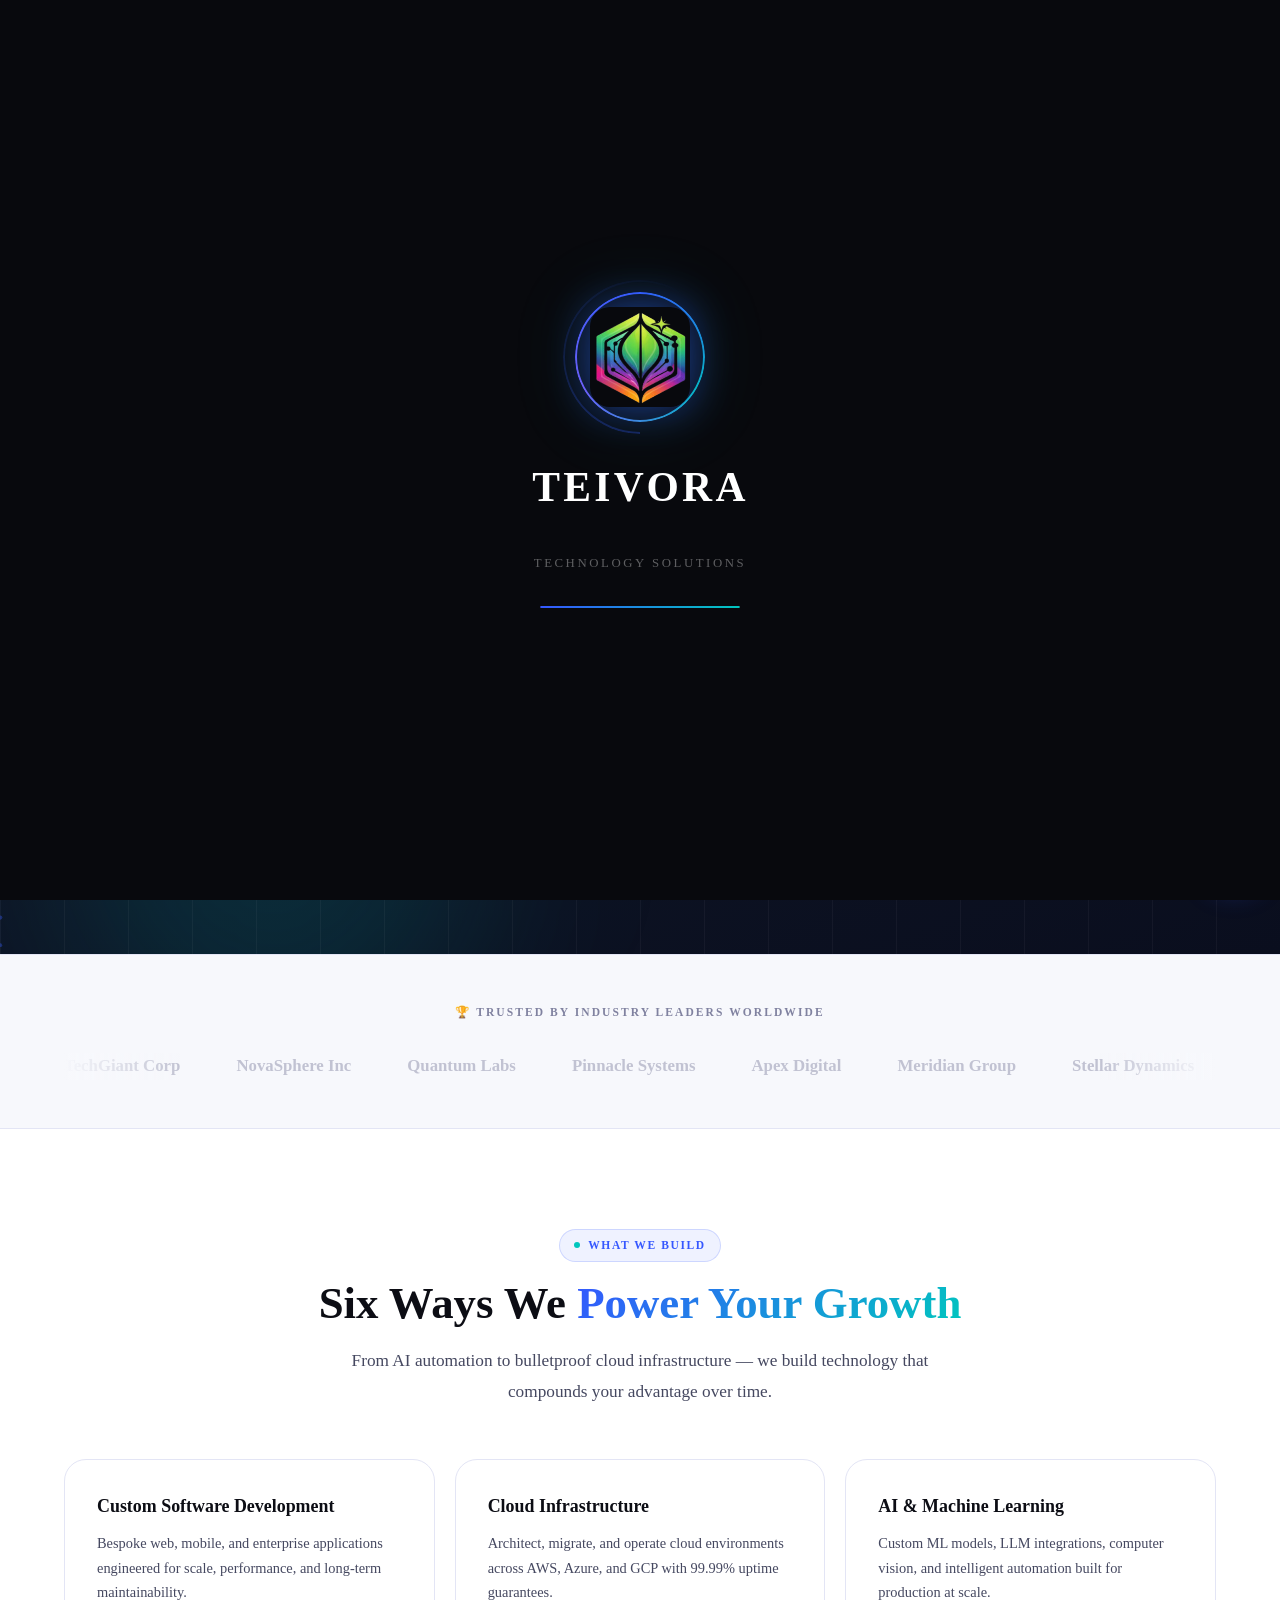
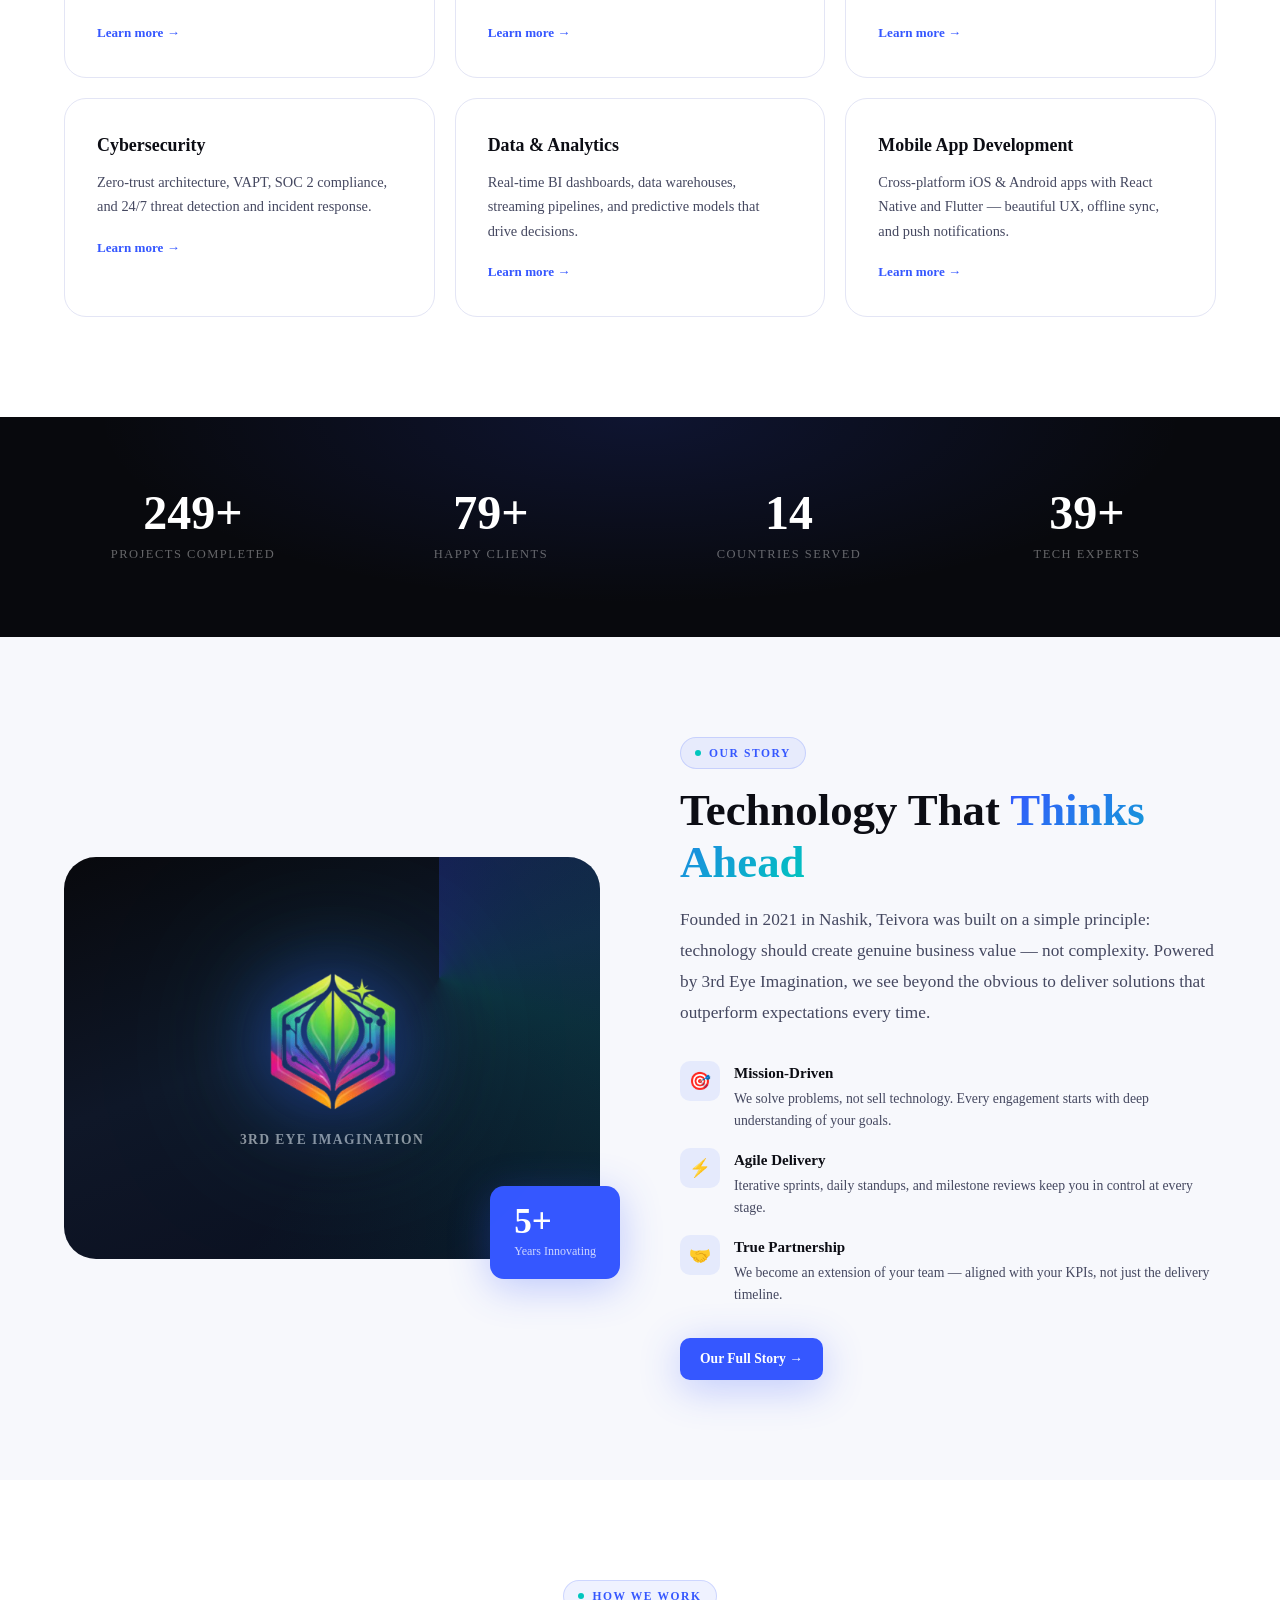
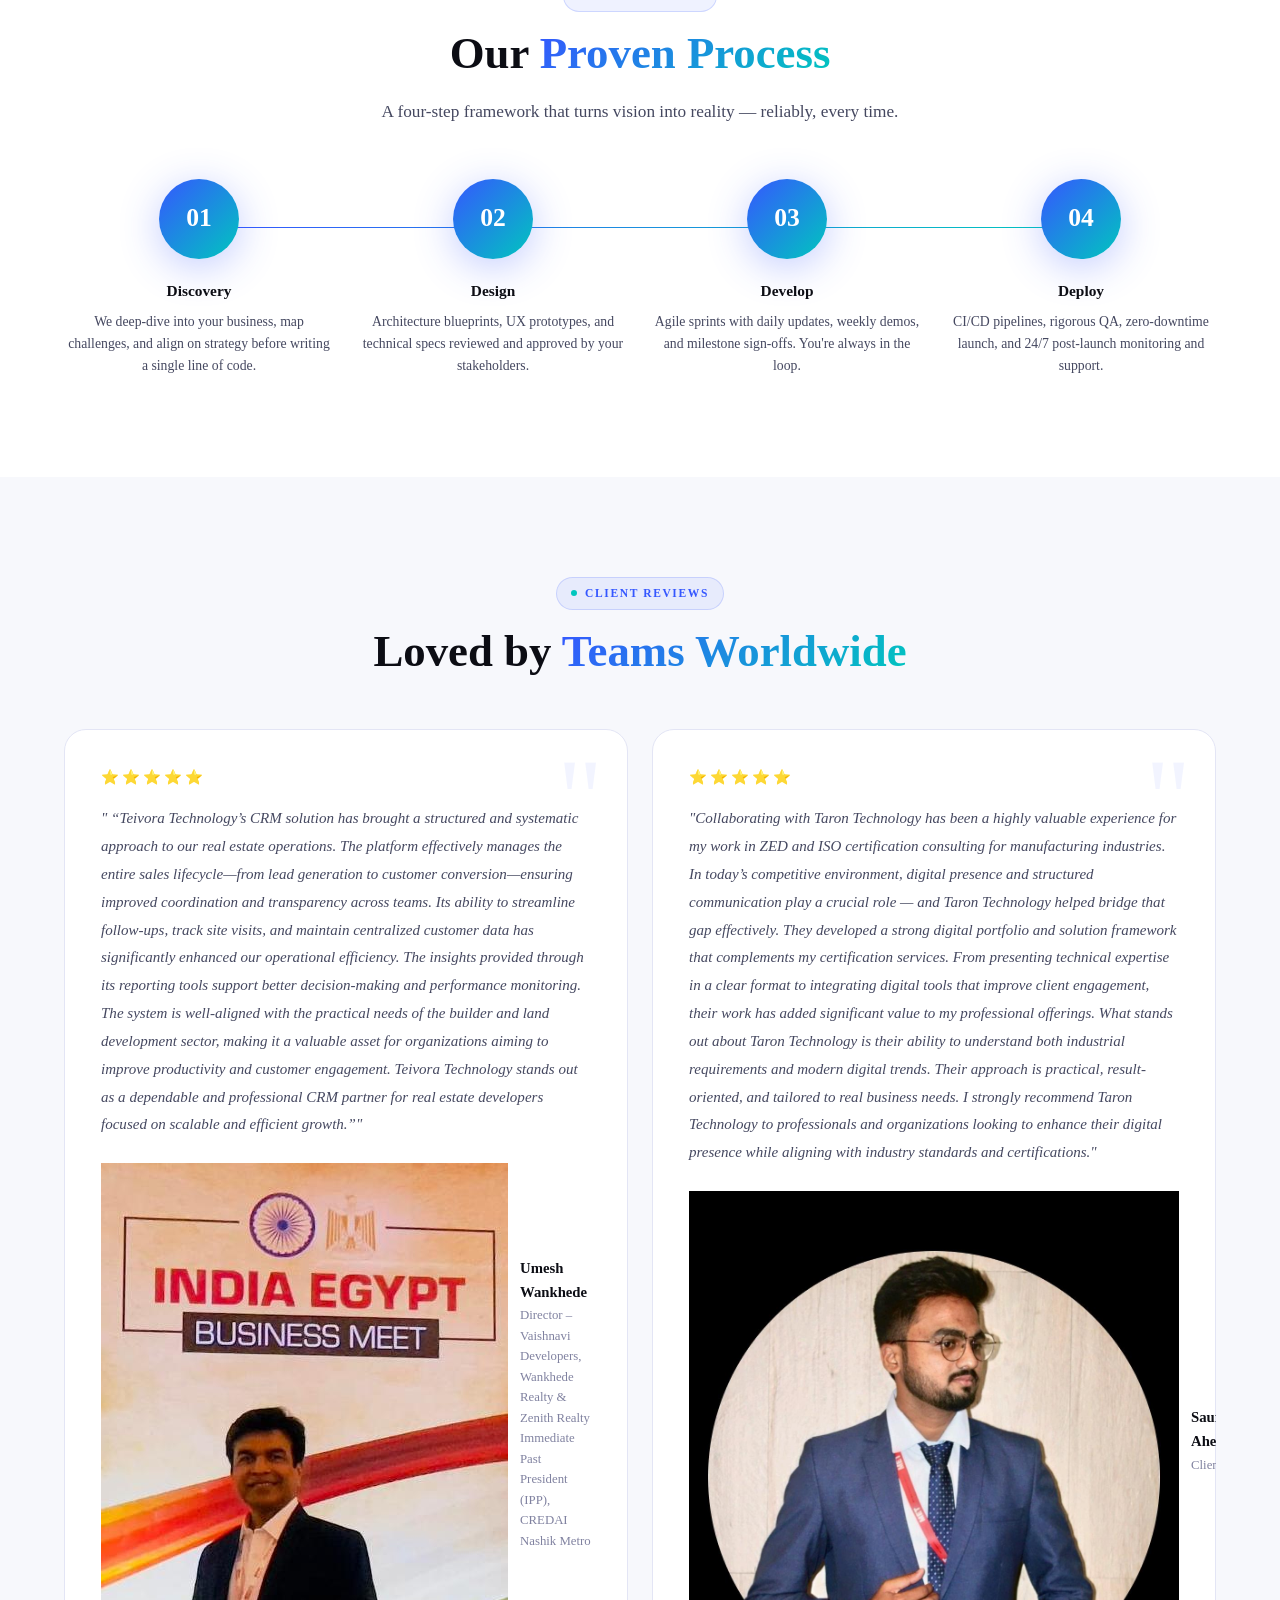
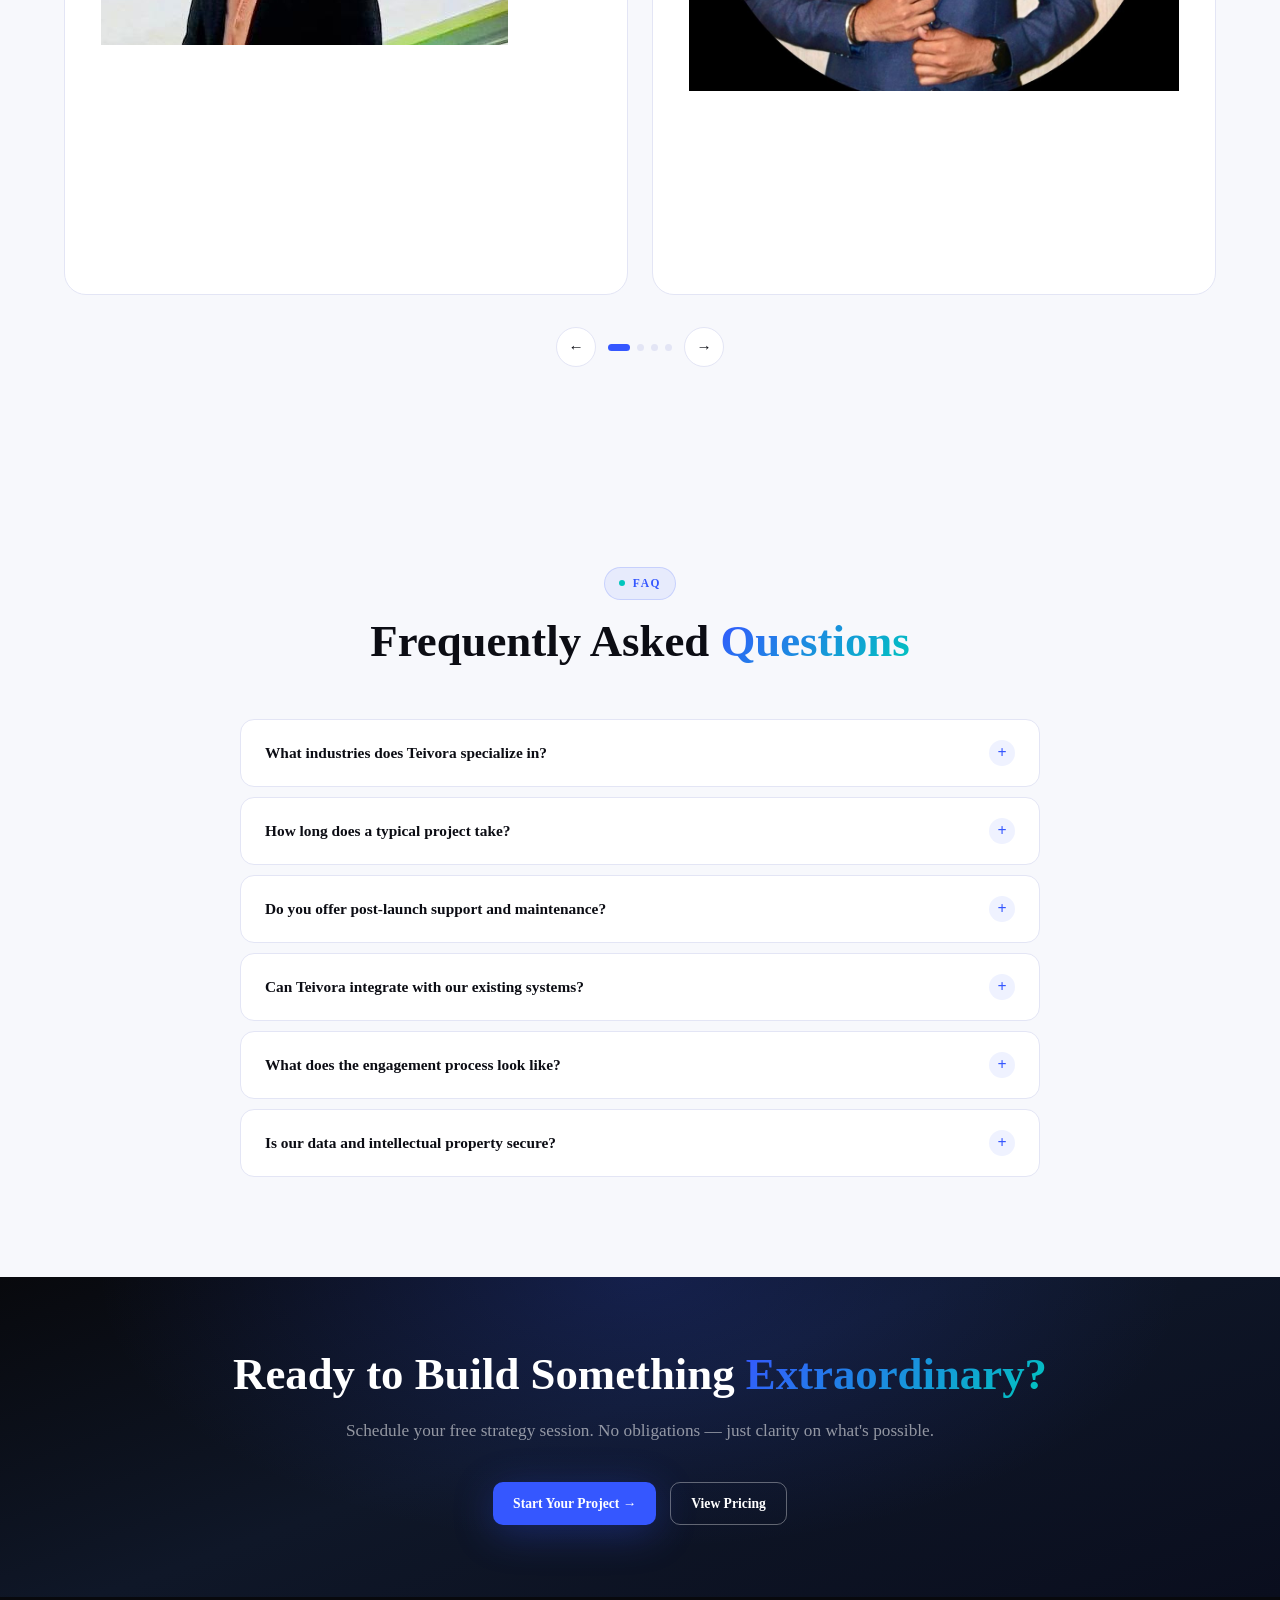
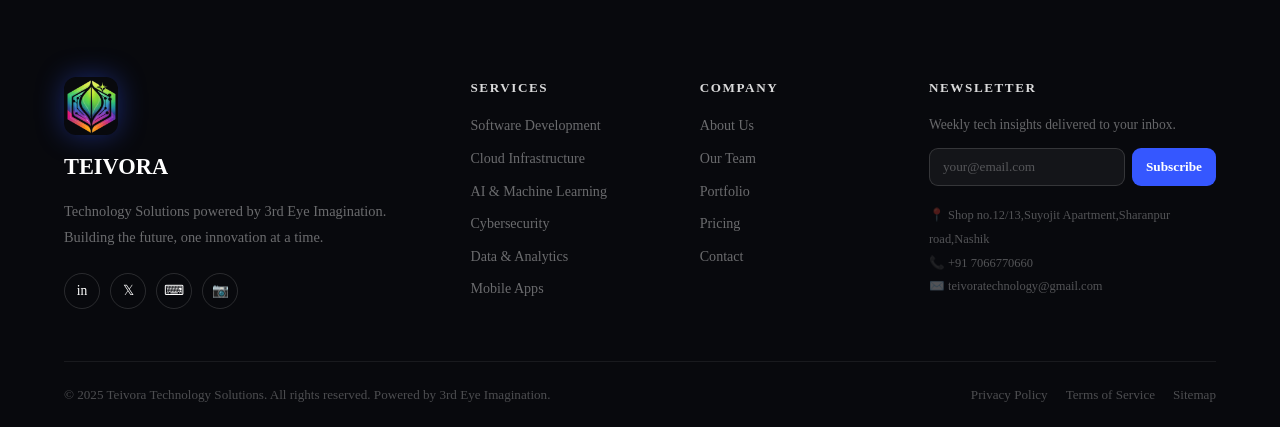
==== commit 03cf6cd6: "Revise company info and update testimonials Updated company founding year and location in the lead p" ====
--- a/index.html
+++ b/index.html
@@ -112,30 +112,195 @@
         </div>
       </div>
       <div class="hero-visual">
-        <div class="float-badge top-left" style="animation-delay:.5s">
-          <div class="fb-icon">🏆</div>
-          <div class="fb-text"><div class="fb-val">ISO 27001</div><div class="fb-lbl">Certified</div></div>
-        </div>
-       <div class="hero-card-main">
-  <div class="svc-grid">
-
-    <div class="svc-tile"><div class="image-card" style="background-image:url('https://images.unsplash.com/photo-1677442135703-1787eea5ce01?w=400')"><span>AI / ML</span></div></div>
-
-    <div class="svc-tile"><div class="image-card" style="background-image:url('https://images.unsplash.com/photo-1544197150-b99a580bb7a8?w=400')"><span>Cloud</span></div></div>
-
-    <div class="svc-tile"><div class="image-card" style="background-image:url('https://images.unsplash.com/photo-1614064641938-3bbee52942c7?w=400')"><span>Security</span></div></div>
-
-    <div class="svc-tile"><div class="image-card" style="background-image:url('https://images.unsplash.com/photo-1555066931-4365d14bab8c?w=400')"><span>Software</span></div></div>
-
-    <div class="svc-tile"><div class="image-card" style="background-image:url('https://images.unsplash.com/photo-1551288049-bebda4e38f71?w=400')"><span>Analytics</span></div></div>
-
-    <div class="svc-tile"><div class="image-card" style="background-image:url('https://images.unsplash.com/photo-1512941937669-90a1b58e7e9c?w=400')"><span>Mobile</span></div></div>
-
-  </div>
-</div>
-        <div class="float-badge bot-right">
-          <div class="fb-icon">⭐</div>
-          <div class="fb-text"><div class="fb-val">4.9 / 5.0</div><div class="fb-lbl">Avg Client Rating</div></div>
+        <div class="iso-scene">
+<style>
+.iso-scene{position:relative;width:100%;max-width:480px;margin:0 auto;}
+.iso-scene svg{width:100%;height:auto;filter:drop-shadow(0 24px 48px rgba(53,87,255,.18));}
+@keyframes iso-float{0%,100%{transform:translateY(0)}50%{transform:translateY(-8px)}}
+@keyframes iso-pulse{0%,100%{opacity:.7}50%{opacity:1}}
+@keyframes iso-beam{0%{stroke-dashoffset:60}100%{stroke-dashoffset:0}}
+@keyframes iso-spin{from{transform:rotate(0deg)}to{transform:rotate(360deg)}}
+@keyframes iso-blink{0%,100%{opacity:1}50%{opacity:.3}}
+.iso-group{animation:iso-float 4s ease-in-out infinite;}
+.iso-group-delay{animation:iso-float 4s ease-in-out infinite;animation-delay:-1.5s;}
+.iso-beam-line{stroke-dasharray:6 4;animation:iso-beam 1.2s linear infinite;}
+.iso-pulse-dot{animation:iso-pulse 2s ease-in-out infinite;}
+.iso-blink{animation:iso-blink 1.8s ease-in-out infinite;}
+@media(prefers-reduced-motion:reduce){.iso-group,.iso-group-delay,.iso-beam-line,.iso-pulse-dot,.iso-blink{animation:none;}}
+</style>
+<svg viewBox="0 0 460 420" xmlns="http://www.w3.org/2000/svg" role="img" aria-label="Isometric illustration of a tech infrastructure: servers, cloud, AI brain, and connected devices">
+
+<defs>
+  <!-- Server tower face gradients -->
+  <linearGradient id="srv-top" x1="0" y1="0" x2="0" y2="1"><stop offset="0%" stop-color="#4a6cf7"/><stop offset="100%" stop-color="#3557ff"/></linearGradient>
+  <linearGradient id="srv-left" x1="0" y1="0" x2="1" y2="0"><stop offset="0%" stop-color="#1e3a8a"/><stop offset="100%" stop-color="#2547cc"/></linearGradient>
+  <linearGradient id="srv-right" x1="0" y1="0" x2="1" y2="0"><stop offset="0%" stop-color="#1a2f70"/><stop offset="100%" stop-color="#1e3a8a"/></linearGradient>
+  <!-- Cloud gradient -->
+  <linearGradient id="cloud-g" x1="0" y1="0" x2="1" y2="1"><stop offset="0%" stop-color="#7c5cfc"/><stop offset="100%" stop-color="#4a6cf7"/></linearGradient>
+  <!-- Platform base -->
+  <linearGradient id="plat-top" x1="0" y1="0" x2="0" y2="1"><stop offset="0%" stop-color="#1e2a5e"/><stop offset="100%" stop-color="#162050"/></linearGradient>
+  <linearGradient id="plat-left" x1="0" y1="0" x2="1" y2="0"><stop offset="0%" stop-color="#101840"/><stop offset="100%" stop-color="#162050"/></linearGradient>
+  <linearGradient id="plat-right" x1="0" y1="0" x2="0" y2="1"><stop offset="0%" stop-color="#0d1435"/><stop offset="100%" stop-color="#101840"/></linearGradient>
+  <!-- Device screen -->
+  <linearGradient id="screen-g" x1="0" y1="0" x2="1" y2="1"><stop offset="0%" stop-color="#0d2060"/><stop offset="100%" stop-color="#1a3a90"/></linearGradient>
+  <!-- AI glow -->
+  <radialGradient id="ai-glow" cx="50%" cy="50%" r="50%"><stop offset="0%" stop-color="#7c5cfc" stop-opacity="0.5"/><stop offset="100%" stop-color="#7c5cfc" stop-opacity="0"/></radialGradient>
+  <!-- Grid pattern for platform -->
+  <pattern id="grid" width="20" height="11.5" patternUnits="userSpaceOnUse" patternTransform="translate(230,260)">
+    <path d="M0 0 L10 5.75 L0 11.5" fill="none" stroke="rgba(255,255,255,0.06)" stroke-width="0.5"/>
+    <path d="M20 0 L10 5.75 L20 11.5" fill="none" stroke="rgba(255,255,255,0.06)" stroke-width="0.5"/>
+  </pattern>
+</defs>
+
+<!-- ─── PLATFORM BASE ─── -->
+<g class="iso-group">
+<!-- Top face -->
+<polygon points="230,258 380,170 380,200 230,288" fill="url(#plat-top)" opacity="0.95"/>
+<polygon points="80,170 230,258 230,288 80,200" fill="url(#plat-top)" opacity="0.9"/>
+<polygon points="80,170 230,82 380,170 230,258" fill="url(#plat-top)"/>
+<!-- Grid overlay on top -->
+<polygon points="80,170 230,82 380,170 230,258" fill="url(#grid)" opacity="1"/>
+<!-- Left face -->
+<polygon points="80,170 80,200 230,288 230,258" fill="url(#plat-left)"/>
+<!-- Right face -->
+<polygon points="380,170 380,200 230,288 230,258" fill="url(#plat-right)"/>
+<!-- Edge highlights -->
+<polyline points="80,170 230,82 380,170" fill="none" stroke="rgba(99,130,255,0.4)" stroke-width="0.8"/>
+<line x1="80" y1="170" x2="80" y2="200" stroke="rgba(99,130,255,0.25)" stroke-width="0.8"/>
+<line x1="380" y1="170" x2="380" y2="200" stroke="rgba(99,130,255,0.25)" stroke-width="0.8"/>
+<line x1="80" y1="200" x2="230" y2="288" stroke="rgba(99,130,255,0.2)" stroke-width="0.8"/>
+<line x1="380" y1="200" x2="230" y2="288" stroke="rgba(99,130,255,0.2)" stroke-width="0.8"/>
+</g>
+
+<!-- ─── SERVER TOWER (center-left) ─── -->
+<g class="iso-group" style="animation-delay:0s">
+<!-- Server block 1 (bottom) top face -->
+<polygon points="155,136 230,92 305,136 230,180" fill="url(#srv-top)"/>
+<!-- left face -->
+<polygon points="155,136 155,176 230,220 230,180" fill="url(#srv-left)"/>
+<!-- right face -->
+<polygon points="305,136 305,176 230,220 230,180" fill="url(#srv-right)"/>
+<!-- Edge highlights -->
+<polyline points="155,136 230,92 305,136" fill="none" stroke="rgba(120,160,255,0.5)" stroke-width="1"/>
+<!-- Drive slots top face -->
+<line x1="180" y1="118" x2="230" y2="90" stroke="rgba(120,160,255,0.3)" stroke-width="1"/>
+<line x1="205" y1="131" x2="255" y2="103" stroke="rgba(120,160,255,0.3)" stroke-width="1"/>
+<!-- LED dots on right face -->
+<circle cx="272" cy="150" r="2.5" fill="#00ff88" class="iso-blink"/>
+<circle cx="265" cy="161" r="2.5" fill="#4a6cf7" class="iso-pulse-dot"/>
+<circle cx="258" cy="172" r="2.5" fill="#ff6b35" class="iso-blink" style="animation-delay:.6s"/>
+
+<!-- Server block 2 (middle) -->
+<polygon points="155,96 230,52 305,96 230,140" fill="#3d60f0"/>
+<polygon points="155,96 155,136 230,180 230,140" fill="#1d3598"/>
+<polygon points="305,96 305,136 230,180 230,140" fill="#162d8a"/>
+<polyline points="155,96 230,52 305,96" fill="none" stroke="rgba(140,170,255,0.5)" stroke-width="1"/>
+<!-- LED row block 2 -->
+<circle cx="272" cy="110" r="2.5" fill="#00ff88" class="iso-pulse-dot" style="animation-delay:.3s"/>
+<circle cx="265" cy="121" r="2.5" fill="#4a6cf7"/>
+<line x1="178" y1="79" x2="225" y2="53" stroke="rgba(120,160,255,0.25)" stroke-width="0.8"/>
+<line x1="202" y1="91" x2="248" y2="65" stroke="rgba(120,160,255,0.25)" stroke-width="0.8"/>
+
+<!-- Server block 3 (top) -->
+<polygon points="170,64 230,30 290,64 230,98" fill="#5070f8"/>
+<polygon points="170,64 170,96 230,130 230,98" fill="#2040b0"/>
+<polygon points="290,64 290,96 230,130 230,98" fill="#1a35a0"/>
+<polyline points="170,64 230,30 290,64" fill="none" stroke="rgba(160,190,255,0.55)" stroke-width="1"/>
+<circle cx="265" cy="80" r="3" fill="#7c5cfc" class="iso-pulse-dot" style="animation-delay:.9s"/>
+</g>
+
+<!-- ─── CLOUD BLOCK (top right) ─── -->
+<g class="iso-group-delay" style="animation-delay:-2s">
+<!-- Isometric cloud represented as rounded layered blocks -->
+<!-- Base block -->
+<polygon points="310,108 360,80 410,108 360,136" fill="#6040e0"/>
+<polygon points="310,108 310,130 360,158 360,136" fill="#3a1fa0"/>
+<polygon points="410,108 410,130 360,158 360,136" fill="#2e1890"/>
+<!-- Mid block -->
+<polygon points="320,88 360,65 400,88 360,111" fill="#7c5cfc"/>
+<polygon points="320,88 320,108 360,131 360,111" fill="#4a30c0"/>
+<polygon points="400,88 400,108 360,131 360,111" fill="#3d28b0"/>
+<!-- Top puff -->
+<polygon points="330,72 360,56 390,72 360,88" fill="#9878fd"/>
+<polygon points="330,72 330,88 360,104 360,88" fill="#5a40d0"/>
+<polygon points="390,72 390,88 360,104 360,88" fill="#4a35c0"/>
+<!-- Shine edge -->
+<polyline points="330,72 360,56 390,72" fill="none" stroke="rgba(220,200,255,0.5)" stroke-width="1"/>
+<!-- Upload arrow symbol (top face) -->
+<line x1="360" y1="80" x2="360" y2="68" stroke="rgba(255,255,255,0.5)" stroke-width="1.5" stroke-linecap="round"/>
+<polyline points="355,73 360,67 365,73" fill="none" stroke="rgba(255,255,255,0.5)" stroke-width="1.5" stroke-linecap="round" stroke-linejoin="round"/>
+<!-- Label -->
+<text x="388" y="72" fill="rgba(180,160,255,0.9)" font-size="10" font-family="sans-serif" font-weight="600" letter-spacing="0.5">CLOUD</text>
+</g>
+
+<!-- ─── AI BRAIN NODE (left) ─── -->
+<g class="iso-group" style="animation-delay:-.8s">
+<!-- Glow circle -->
+<ellipse cx="130" cy="148" rx="38" ry="22" fill="url(#ai-glow)"/>
+<!-- Isometric hexagonal AI node -->
+<polygon points="100,140 130,123 160,140 160,164 130,181 100,164" fill="#1a2070" stroke="#7c5cfc" stroke-width="1.5" stroke-linejoin="round"/>
+<!-- Inner hex -->
+<polygon points="110,143 130,132 150,143 150,161 130,172 110,161" fill="#2a30a0" stroke="rgba(124,92,252,0.4)" stroke-width="1"/>
+<!-- Neural lines (emanating) -->
+<line x1="100" y1="140" x2="80" y2="128" stroke="#7c5cfc" stroke-width="1" opacity="0.6"/>
+<line x1="100" y1="164" x2="78" y2="168" stroke="#7c5cfc" stroke-width="1" opacity="0.5"/>
+<line x1="130" y1="123" x2="130" y2="104" stroke="#7c5cfc" stroke-width="1" opacity="0.7"/>
+<line x1="160" y1="140" x2="178" y2="130" stroke="#7c5cfc" stroke-width="1" opacity="0.6"/>
+<!-- Center dot -->
+<circle cx="130" cy="152" r="5" fill="#7c5cfc" class="iso-pulse-dot"/>
+<circle cx="130" cy="152" r="9" fill="none" stroke="#7c5cfc" stroke-width="1" opacity="0.4" class="iso-pulse-dot" style="animation-delay:.4s"/>
+<!-- Label -->
+<text x="120" y="192" fill="rgba(160,140,255,0.9)" font-size="10" font-family="sans-serif" font-weight="600" letter-spacing="0.5">AI / ML</text>
+</g>
+
+<!-- ─── DEVICE / LAPTOP (bottom right) ─── -->
+<g class="iso-group-delay">
+<!-- Screen back -->
+<polygon points="290,240 340,212 390,240 340,268" fill="#1a2880"/>
+<!-- Screen front (face) -->
+<polygon points="290,240 290,266 340,294 340,268" fill="#0f1850"/>
+<polygon points="390,240 390,266 340,294 340,268" fill="#0a1240"/>
+<!-- Screen content (display) — isometric face of screen -->
+<polygon points="298,244 340,220 382,244 340,268" fill="url(#screen-g)"/>
+<!-- Chart bars on screen (isometric illusion) -->
+<polygon points="316,258 316,248 322,245 322,255" fill="#3557ff" opacity="0.9"/>
+<polygon points="327,252 327,240 333,237 333,249" fill="#4a6cf7" opacity="0.9"/>
+<polygon points="338,256 338,244 344,241 344,253" fill="#3557ff" opacity="0.9"/>
+<polygon points="349,250 349,238 355,235 355,247" fill="#7c5cfc" opacity="0.9"/>
+<polygon points="360,254 360,247 366,244 366,251" fill="#4a6cf7" opacity="0.9"/>
+<!-- Screen shine edge -->
+<polyline points="298,244 340,220 382,244" fill="none" stroke="rgba(100,150,255,0.4)" stroke-width="0.8"/>
+<!-- Keyboard base -->
+<polygon points="280,266 340,234 400,266 340,298" fill="#0d1848" opacity="0.8"/>
+<polygon points="280,266 280,280 340,312 340,298" fill="#080f30"/>
+<polygon points="400,266 400,280 340,312 340,298" fill="#060c28"/>
+<polyline points="280,266 340,234 400,266" fill="none" stroke="rgba(60,90,200,0.3)" stroke-width="0.8"/>
+<!-- Key rows illusion -->
+<line x1="295" y1="274" x2="340" y2="250" stroke="rgba(80,120,255,0.2)" stroke-width="1"/>
+<line x1="295" y1="282" x2="340" y2="258" stroke="rgba(80,120,255,0.2)" stroke-width="1"/>
+</g>
+
+<!-- ─── DATA BEAMS connecting elements ─── -->
+<!-- Server to cloud -->
+<line class="iso-beam-line" x1="295" y1="92" x2="335" y2="110" stroke="#7c5cfc" stroke-width="1.2" opacity="0.6"/>
+<!-- Platform to AI node -->
+<line class="iso-beam-line" x1="140" y1="175" x2="148" y2="165" stroke="#4a6cf7" stroke-width="1" opacity="0.5" style="animation-delay:.4s"/>
+<!-- Platform to laptop -->
+<line class="iso-beam-line" x1="310" y1="205" x2="318" y2="230" stroke="#3557ff" stroke-width="1" opacity="0.5" style="animation-delay:.8s"/>
+<!-- Cloud to laptop -->
+<line class="iso-beam-line" x1="370" y1="140" x2="370" y2="212" stroke="#7c5cfc" stroke-width="1" opacity="0.45" style="animation-delay:.2s"/>
+
+<!-- ─── FLOATING DATA PARTICLES ─── -->
+<circle cx="250" cy="130" r="2" fill="#4a6cf7" class="iso-pulse-dot" style="animation-delay:.2s"/>
+<circle cx="310" cy="155" r="1.5" fill="#7c5cfc" class="iso-pulse-dot" style="animation-delay:.7s"/>
+<circle cx="180" cy="155" r="1.5" fill="#00ff88" class="iso-blink" style="animation-delay:1s"/>
+<circle cx="340" cy="185" r="2" fill="#4a6cf7" class="iso-pulse-dot" style="animation-delay:.4s"/>
+<circle cx="270" cy="210" r="1.5" fill="#7c5cfc" class="iso-pulse-dot" style="animation-delay:1.2s"/>
+
+<!-- ─── LABELS ─── -->
+<text x="218" y="24" fill="rgba(100,140,255,0.7)" font-size="10" font-family="sans-serif" font-weight="600" letter-spacing="1" text-anchor="middle">SERVER</text>
+
+</svg>
         </div>
       </div>
     </div>
@@ -246,7 +411,7 @@
       <div class="rv-r">
         <div class="badge"><span class="badge-dot"></span>Our Story</div>
         <h2 class="title">Technology That <span class="gr">Thinks Ahead</span></h2>
-        <p class="lead" style="margin-top:16px">Founded in 2013 in Pune, Teivora was built on a simple principle: technology should create genuine business value — not complexity. Powered by 3rd Eye Imagination, we see beyond the obvious to deliver solutions that outperform expectations every time.</p>
+        <p class="lead" style="margin-top:16px">Founded in 2021 in Nashik, Teivora was built on a simple principle: technology should create genuine business value — not complexity. Powered by 3rd Eye Imagination, we see beyond the obvious to deliver solutions that outperform expectations every time.</p>
         <div class="about-feats">
           <div class="about-feat"><div class="feat-dot">🎯</div><div><h4>Mission-Driven</h4><p>We solve problems, not sell technology. Every engagement starts with deep understanding of your goals.</p></div></div>
           <div class="about-feat"><div class="feat-dot">⚡</div><div><h4>Agile Delivery</h4><p>Iterative sprints, daily standups, and milestone reviews keep you in control at every stage.</p></div></div>
@@ -286,40 +451,116 @@
       <div class="testi-track">
         <div class="testi-card">
           <div class="stars"><span>⭐</span><span>⭐</span><span>⭐</span><span>⭐</span><span>⭐</span></div>
-          <p class="testi-text">"Teivora transformed our data infrastructure completely. Their AI models cut processing time by 70% and the team was genuinely invested in our outcome — not just the deliverable."</p>
-          <div class="testi-author"><div class="testi-av">RK</div><div><div class="testi-name">Rajesh Kumar</div><div class="testi-role">CTO, NovaSphere Inc</div></div></div>
-        </div>
+          <p class="testi-text">"
+
+“Teivora Technology’s CRM solution has brought a structured and systematic approach to our real estate operations. The platform effectively manages the entire sales lifecycle—from lead generation to customer conversion—ensuring improved coordination and transparency across teams.
+
+Its ability to streamline follow-ups, track site visits, and maintain centralized customer data has significantly enhanced our operational efficiency. The insights provided through its reporting tools support better decision-making and performance monitoring.
+
+The system is well-aligned with the practical needs of the builder and land development sector, making it a valuable asset for organizations aiming to improve productivity and customer engagement.
+
+Teivora Technology stands out as a dependable and professional CRM partner for real estate developers focused on scalable and efficient growth.”"</p>
+          <div class="testi-author">
+            <img src="images/umesh.jpeg" class="testi-img">
+            <div>
+              <div class="testi-name">Umesh Wankhede</div>
+              <div class="testi-role">Director – Vaishnavi Developers, Wankhede Realty & Zenith Realty
+Immediate Past President (IPP), CREDAI Nashik Metro</div>
+            </div>
+          </div>
+        </div>
+
         <div class="testi-card">
           <div class="stars"><span>⭐</span><span>⭐</span><span>⭐</span><span>⭐</span><span>⭐</span></div>
-          <p class="testi-text">"Zero downtime, 40% cost reduction, rock-solid architecture. The cloud migration was the smoothest IT project I've ever been part of. Teivora sets the standard."</p>
-          <div class="testi-author"><div class="testi-av">SM</div><div><div class="testi-name">Sarah Mitchell</div><div class="testi-role">Head of Engineering, Apex Digital</div></div></div>
-        </div>
+          <p class="testi-text">"Collaborating with Taron Technology has been a highly valuable experience for my work in ZED and ISO certification consulting for manufacturing industries. In today’s competitive environment, digital presence and structured communication play a crucial role — and Taron Technology helped bridge that gap effectively.
+
+They developed a strong digital portfolio and solution framework that complements my certification services. From presenting technical expertise in a clear format to integrating digital tools that improve client engagement, their work has added significant value to my professional offerings.
+
+What stands out about Taron Technology is their ability to understand both industrial requirements and modern digital trends. Their approach is practical, result-oriented, and tailored to real business needs.
+
+I strongly recommend Taron Technology to professionals and organizations looking to enhance their digital presence while aligning with industry standards and certifications."</p>
+          <div class="testi-author">
+            <img src="images/saurabh.jpeg" class="testi-img">
+            <div>
+              <div class="testi-name">Saurabh Aher</div>
+              <div class="testi-role">Client</div>
+            </div>
+          </div>
+        </div>
+
         <div class="testi-card">
           <div class="stars"><span>⭐</span><span>⭐</span><span>⭐</span><span>⭐</span><span>⭐</span></div>
-          <p class="testi-text">"Our FinTech app launched on time, on budget, and users love it. 2M downloads in 6 months. Teivora's design and engineering quality is genuinely exceptional."</p>
-          <div class="testi-author"><div class="testi-av">AP</div><div><div class="testi-name">Anika Patel</div><div class="testi-role">Product Director, Meridian Group</div></div></div>
-        </div>
+          <p class="testi-text">"Working with Teivora Technology was an excellent experience. The team demonstrated strong expertise in AI-driven web development, CRM solutions, and machine learning projects. Their ability to understand business requirements and transform them into practical, scalable solutions is truly impressive.
+
+The AI and ML systems developed significantly improved our workflow efficiency and decision-making process. The CRM solution was well-structured, user-friendly, and tailored perfectly to our needs.
+
+Teivora Technology is highly professional, responsive, and committed to delivering quality work on time. I would highly recommend them to anyone looking for advanced technology solutions, especially in AI, web development, and automation.
+
+— Geeta Fermah, United Kingdom"</p>
+          <div class="testi-author">
+            <img src="images/geeta.jpeg" class="testi-img">
+            <div>
+              <div class="testi-name">Geeta Fermah</div>
+              <div class="testi-role">Surprise Me UK</div>
+            </div>
+          </div>
+        </div>
+
         <div class="testi-card">
           <div class="stars"><span>⭐</span><span>⭐</span><span>⭐</span><span>⭐</span><span>⭐</span></div>
-          <p class="testi-text">"28 critical vulnerabilities found and fixed in 3 weeks. Teivora's security team is thorough, fast, and explains every finding in plain English. A rare combination."</p>
-          <div class="testi-author"><div class="testi-av">JL</div><div><div class="testi-name">James Liu</div><div class="testi-role">CISO, Quantum Labs</div></div></div>
-        </div>
+          <p class="testi-text">"Working with Teivora Technology has been a wonderful experience. Their expertise in developing smart and efficient digital solutions for the education sector is truly commendable.
+
+They understood our teaching requirements across India and delivered a highly effective platform that made learning more structured, interactive, and accessible. The system has greatly improved our ability to manage students, track progress, and deliver quality education at scale.
+
+Teivora Technology is professional, responsive, and dedicated to delivering solutions that truly make an impact. I would highly recommend them to anyone in the education field looking for advanced and reliable technology solutions.
+
+— Reema Hiwarale, India"</p>
+          <div class="testi-author">
+            <img src="images/reema.jpeg" class="testi-img">
+            <div>
+              <div class="testi-name">Reema Hiwrale</div>
+              <div class="testi-role">Professional Teacher</div>
+            </div>
+          </div>
+        </div>
+
+        
+
         <div class="testi-card">
           <div class="stars"><span>⭐</span><span>⭐</span><span>⭐</span><span>⭐</span><span>⭐</span></div>
-          <p class="testi-text">"The real-time BI dashboard they built was a game changer. We grew revenue by 35% in Q1 simply because we could finally make data-driven decisions with confidence."</p>
-          <div class="testi-author"><div class="testi-av">FL</div><div><div class="testi-name">Fatima Lobo</div><div class="testi-role">CEO, CoreBridge Tech</div></div></div>
-        </div>
-      </div>
-    </div>
+          <p class="testi-text">"Working with Teivora Technology has been a game-changer for my professional growth. As a Sales Executive at Sahyadri Farms, I wanted a strong digital presence that could represent my skills and experience effectively — and their team delivered exactly that.
+
+They didn’t just create a portfolio; they built a complete digital identity for me. From understanding my background to structuring the portfolio strategically, everything was handled with precision and creativity. The use of modern tools, clean design, and smart presentation has significantly improved how I showcase myself to clients and professionals.
+
+What impressed me the most was their approach — combining technology with practical business thinking. The portfolio they created is not only visually appealing but also highly functional and impactful.
+
+I highly recommend Taron Technology to anyone looking to build a strong digital presence and stand out professionally."</p>
+          <div class="testi-author">
+            <img src="images/mayur.jpeg" class="testi-img">
+            <div>
+              <div class="testi-name">Mayur Ahire</div>
+              <div class="testi-role">Client</div>
+            </div>
+          </div>
+        </div>
+
+      </div>
+    </div>
+
     <div class="carousel-nav">
       <button class="c-btn c-prev">←</button>
-      <div class="c-dots"><div class="c-dot on"></div><div class="c-dot"></div><div class="c-dot"></div><div class="c-dot"></div></div>
+      <div class="c-dots">
+        <div class="c-dot on"></div>
+        <div class="c-dot"></div>
+        <div class="c-dot"></div>
+        <div class="c-dot"></div>
+      </div>
       <button class="c-btn c-next">→</button>
     </div>
   </div>
 </section>
 
-<!-- PORTFOLIO -->
+<!-- PORTFOLIO 
 <section class="section" id="portfolio">
   <div class="wrap">
     <div class="tc rv">
@@ -337,7 +578,7 @@
     <div class="tc" style="margin-top:40px"><a href="pages/portfolio.html" class="btn btn-primary">View All Projects →</a></div>
   </div>
 </section>
-
+-->
 <!-- FAQ -->
 <section class="section" style="background:var(--c-bg2)">
   <div class="wrap">
@@ -407,7 +648,7 @@
           <a href="pages/about.html">About Us</a>
           <a href="pages/team.html">Our Team</a>
           <a href="pages/portfolio.html">Portfolio</a>
-          <a href="pages/blog.html">Blog</a>
+          
           <a href="pages/pricing.html">Pricing</a>
           <a href="pages/contact.html">Contact</a>
         </div>
